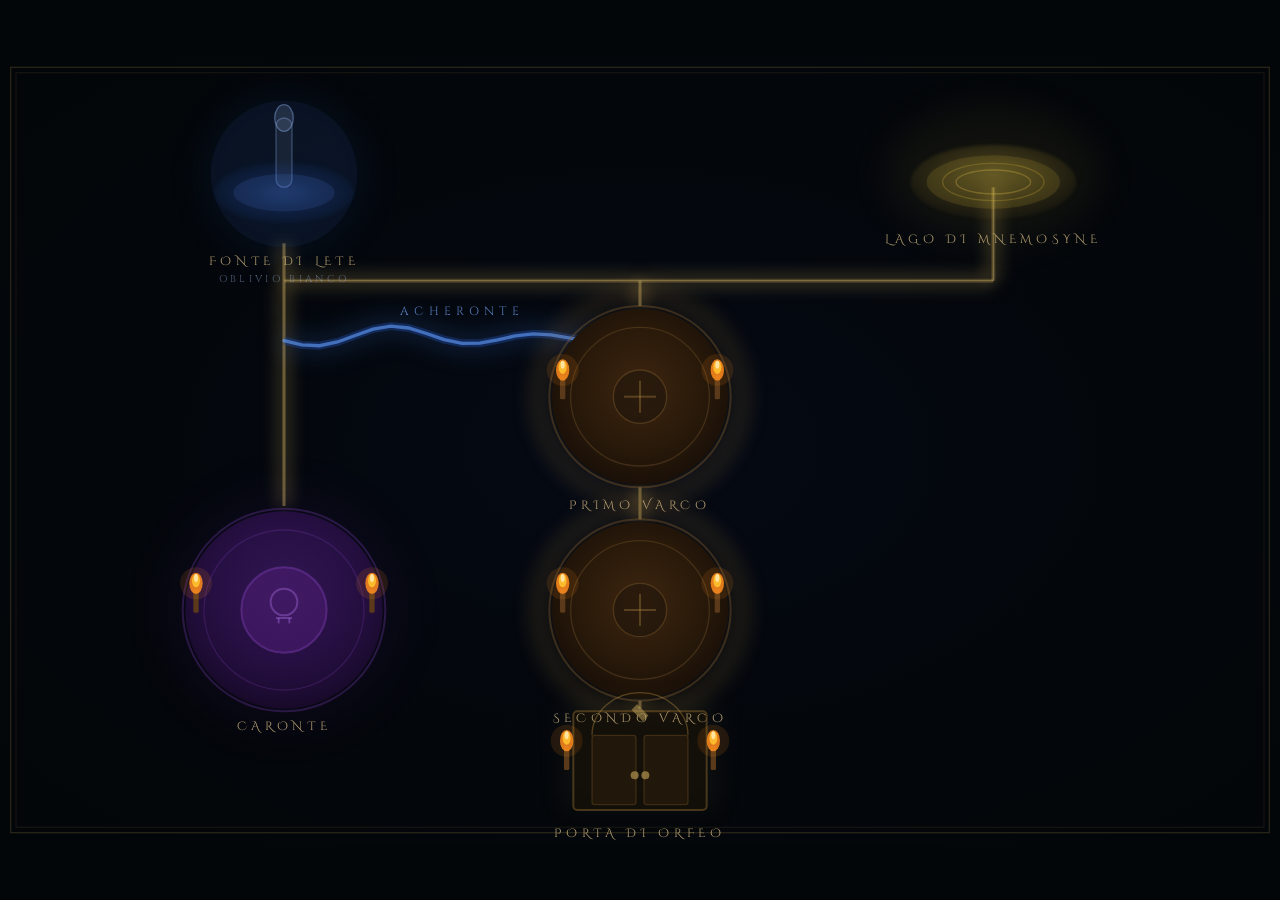
==== labirinto.html @ 9465547b "Initial commit" ====
<!doctype html>
<html lang="it">
  <head>
    <meta charset="UTF-8" />
    <meta name="viewport" content="width=device-width, initial-scale=1.0" />
    <title>Fase III · Il Labirinto dell'Ade</title>
    <link
      href="https://fonts.googleapis.com/css2?family=Cinzel:wght@400;500;600;700&family=Cinzel+Decorative:wght@400;700&display=swap"
      rel="stylesheet"
    />
    <style>
      * {
        margin: 0;
        padding: 0;
        box-sizing: border-box;
      }
      body {
        background: #030609;
        height: 100vh;
        overflow: hidden;
        display: flex;
        align-items: center;
        justify-content: center;
        user-select: none;
      }
      svg {
        width: 100%;
        height: 100%;
      }
      [data-node] {
        cursor: pointer;
      }

      /* Active rings: hidden by default, shown when node is selected */
      .active-ring {
        display: none;
      }
      [data-node].active .active-ring {
        display: block;
      }

      /* Active ring colors per node */
      [data-node="fonte"] .active-ring {
        stroke: rgba(120, 180, 255, 0.4);
      }
      [data-node="mnemosyne"] .active-ring {
        stroke: rgba(200, 168, 90, 0.4);
      }
      [data-node="gate1"] .active-ring,
      [data-node="gate2"] .active-ring {
        stroke: rgba(200, 168, 90, 0.3);
      }
      [data-node="caronte"] .active-ring {
        stroke: rgba(160, 80, 220, 0.4);
      }

      /* Gate outer/inner ring: color changes on active */
      [data-node="gate1"] .outer-ring,
      [data-node="gate2"] .outer-ring {
        stroke: rgba(140, 100, 50, 0.35);
      }
      [data-node="gate1"].active .outer-ring,
      [data-node="gate2"].active .outer-ring {
        stroke: rgba(200, 168, 90, 0.5);
      }

      [data-node="gate1"] .inner-ring,
      [data-node="gate2"] .inner-ring {
        stroke: rgba(160, 120, 60, 0.25);
      }
      [data-node="gate1"].active .inner-ring,
      [data-node="gate2"].active .inner-ring {
        stroke: rgba(200, 168, 90, 0.4);
      }

      /* Caronte outer ring */
      [data-node="caronte"] .outer-ring {
        stroke: rgba(120, 60, 180, 0.3);
      }
      [data-node="caronte"].active .outer-ring {
        stroke: rgba(160, 80, 220, 0.5);
      }

      /* Porta door frame and key */
      [data-node="porta"] .door-frame {
        stroke: rgba(160, 120, 50, 0.4);
      }
      [data-node="porta"].active .door-frame {
        stroke: rgba(200, 168, 90, 0.6);
      }
      [data-node="porta"] .key-icon {
        opacity: 0.5;
      }
      [data-node="porta"].active .key-icon {
        opacity: 1;
      }
    </style>
  </head>
  <body>
    <svg viewBox="0 0 960 590" preserveAspectRatio="xMidYMid meet">
      <defs>
        <filter id="glow" x="-50%" y="-50%" width="200%" height="200%">
          <feGaussianBlur in="SourceGraphic" stdDeviation="4" result="blur" />
          <feMerge>
            <feMergeNode in="blur" />
            <feMergeNode in="SourceGraphic" />
          </feMerge>
        </filter>
        <radialGradient id="gateFill" cx="50%" cy="45%" r="55%">
          <stop offset="0%" stop-color="#3d2510" />
          <stop offset="60%" stop-color="#2a1a0a" />
          <stop offset="100%" stop-color="#1a1008" />
        </radialGradient>
        <radialGradient id="leteFill" cx="50%" cy="50%" r="60%">
          <stop offset="0%" stop-color="rgba(80,140,255,.25)" />
          <stop offset="100%" stop-color="rgba(30,70,180,.05)" />
        </radialGradient>
        <radialGradient id="mnemoFill" cx="50%" cy="40%" r="60%">
          <stop offset="0%" stop-color="rgba(240,210,80,.3)" />
          <stop offset="100%" stop-color="rgba(180,140,40,.05)" />
        </radialGradient>
        <radialGradient id="caronteFill" cx="50%" cy="40%" r="60%">
          <stop offset="0%" stop-color="rgba(100,40,160,.4)" />
          <stop offset="60%" stop-color="rgba(60,20,100,.55)" />
          <stop offset="100%" stop-color="rgba(30,10,50,.7)" />
        </radialGradient>
        <radialGradient id="bgGrad" cx="50%" cy="50%" r="70%">
          <stop offset="0%" stop-color="rgba(10,20,50,.3)" />
          <stop offset="100%" stop-color="rgba(2,4,10,0)" />
        </radialGradient>
      </defs>

      <!-- Background -->
      <rect x="0" y="0" width="960" height="590" fill="url(#bgGrad)" />
      <rect
        x="8"
        y="8"
        width="944"
        height="574"
        fill="none"
        stroke="rgba(200,168,90,.18)"
        stroke-width="1"
      />
      <rect
        x="12"
        y="12"
        width="936"
        height="566"
        fill="none"
        stroke="rgba(200,168,90,.08)"
        stroke-width="1"
      />

      <!-- Corridors (generated by JS) -->
      <g id="corridors"></g>

      <!-- Acheronte river (generated by JS) -->
      <g id="acheronte"></g>

      <!-- ── FONTE DI LETE (x=213, y=88) ── -->
      <g data-node="fonte">
        <circle
          cx="213"
          cy="88"
          r="65"
          fill="rgba(60,120,220,.06)"
          style="filter: blur(12px)"
        />
        <rect
          x="207"
          y="46"
          width="12"
          height="52"
          rx="6"
          fill="rgba(200,220,255,.08)"
          stroke="rgba(160,190,255,.3)"
          stroke-width="1"
        />
        <ellipse
          cx="213"
          cy="46"
          rx="7"
          ry="10"
          fill="rgba(180,210,255,.15)"
          stroke="rgba(160,190,255,.4)"
          stroke-width="1"
        />
        <ellipse
          cx="213"
          cy="102"
          rx="52"
          ry="22"
          fill="url(#leteFill)"
          style="filter: blur(2px)"
        />
        <ellipse
          cx="213"
          cy="102"
          rx="38"
          ry="14"
          fill="rgba(80,140,255,.12)"
        />
        <circle cx="213" cy="88" r="55" fill="rgba(60,120,220,.07)" />
        <circle
          class="active-ring"
          cx="213"
          cy="88"
          r="60"
          fill="none"
          stroke-width="1.5"
          stroke-dasharray="5 4"
        />
      </g>

      <!-- ── LAGO DI MNEMOSYNE (x=745, y=88) ── -->
      <g data-node="mnemosyne">
        <ellipse
          cx="745"
          cy="88"
          rx="80"
          ry="50"
          fill="rgba(200,168,60,.07)"
          style="filter: blur(14px)"
        />
        <ellipse
          cx="745"
          cy="94"
          rx="62"
          ry="28"
          fill="url(#mnemoFill)"
          style="filter: blur(1px)"
        />
        <ellipse cx="745" cy="94" rx="50" ry="20" fill="rgba(210,180,60,.14)" />
        <ellipse
          cx="745"
          cy="94"
          rx="38"
          ry="14"
          fill="none"
          stroke="rgba(210,180,60,.25)"
          stroke-width="1"
        />
        <ellipse
          cx="745"
          cy="94"
          rx="28"
          ry="9"
          fill="none"
          stroke="rgba(220,190,70,.3)"
          stroke-width="1"
        />
        <ellipse
          class="active-ring"
          cx="745"
          cy="94"
          rx="68"
          ry="34"
          fill="none"
          stroke-width="1.5"
          stroke-dasharray="5 4"
        />
      </g>

      <!-- ── PRIMO VARCO (x=480, y=255) ── -->
      <g data-node="gate1">
        <circle
          cx="480"
          cy="255"
          r="76"
          fill="none"
          stroke="rgba(180,130,60,.12)"
          stroke-width="18"
          style="filter: blur(6px)"
        />
        <circle
          class="outer-ring"
          cx="480"
          cy="255"
          r="68"
          fill="none"
          stroke-width="1.5"
        />
        <circle cx="480" cy="255" r="66" fill="url(#gateFill)" />
        <circle
          class="inner-ring"
          cx="480"
          cy="255"
          r="52"
          fill="none"
          stroke-width="1"
        />
        <circle
          cx="480"
          cy="255"
          r="20"
          fill="rgba(30,20,10,.6)"
          stroke="rgba(160,120,60,.3)"
          stroke-width="1"
        />
        <line
          x1="468"
          y1="255"
          x2="492"
          y2="255"
          stroke="rgba(180,140,70,.35)"
          stroke-width="1.5"
        />
        <line
          x1="480"
          y1="243"
          x2="480"
          y2="267"
          stroke="rgba(180,140,70,.35)"
          stroke-width="1.5"
        />
        <g transform="translate(422,255)">
          <rect x="-2" y="-16" width="4" height="18" fill="#5a3a1a" rx="1" />
          <ellipse cx="0" cy="-20" rx="5" ry="8" fill="rgba(255,140,30,.85)" />
          <ellipse cx="0" cy="-22" rx="3" ry="5" fill="rgba(255,200,50,.9)" />
          <ellipse cx="0" cy="-24" rx="1.5" ry="3" fill="rgba(255,240,180,1)" />
          <circle cx="0" cy="-20" r="12" fill="rgba(255,140,30,.12)" />
        </g>
        <g transform="translate(538,255)">
          <rect x="-2" y="-16" width="4" height="18" fill="#5a3a1a" rx="1" />
          <ellipse cx="0" cy="-20" rx="5" ry="8" fill="rgba(255,140,30,.85)" />
          <ellipse cx="0" cy="-22" rx="3" ry="5" fill="rgba(255,200,50,.9)" />
          <ellipse cx="0" cy="-24" rx="1.5" ry="3" fill="rgba(255,240,180,1)" />
          <circle cx="0" cy="-20" r="12" fill="rgba(255,140,30,.12)" />
        </g>
        <circle
          class="active-ring"
          cx="480"
          cy="255"
          r="70"
          fill="none"
          stroke-width="2"
          stroke-dasharray="6 4"
        />
      </g>

      <!-- ── CARONTE (x=213, y=415) ── -->
      <g data-node="caronte">
        <circle
          cx="213"
          cy="415"
          r="88"
          fill="rgba(100,40,160,.08)"
          style="filter: blur(16px)"
        />
        <circle
          class="outer-ring"
          cx="213"
          cy="415"
          r="76"
          fill="none"
          stroke-width="1.5"
        />
        <circle cx="213" cy="415" r="74" fill="url(#caronteFill)" />
        <circle
          cx="213"
          cy="415"
          r="60"
          fill="none"
          stroke="rgba(140,70,200,.2)"
          stroke-width="1"
        />
        <circle
          cx="213"
          cy="415"
          r="32"
          fill="rgba(80,30,120,.5)"
          stroke="rgba(160,80,220,.3)"
          stroke-width="1.5"
        />
        <circle
          cx="213"
          cy="409"
          r="10"
          fill="none"
          stroke="rgba(180,120,240,.35)"
          stroke-width="1.5"
        />
        <line
          x1="207"
          y1="421"
          x2="219"
          y2="421"
          stroke="rgba(180,120,240,.35)"
          stroke-width="1.5"
        />
        <line
          x1="209"
          y1="425"
          x2="209"
          y2="421"
          stroke="rgba(180,120,240,.35)"
          stroke-width="1.5"
        />
        <line
          x1="217"
          y1="425"
          x2="217"
          y2="421"
          stroke="rgba(180,120,240,.35)"
          stroke-width="1.5"
        />
        <g transform="translate(147,415)">
          <rect x="-2" y="-16" width="4" height="18" fill="#5a3a1a" rx="1" />
          <ellipse cx="0" cy="-20" rx="5" ry="8" fill="rgba(255,140,30,.85)" />
          <ellipse cx="0" cy="-22" rx="3" ry="5" fill="rgba(255,200,50,.9)" />
          <ellipse cx="0" cy="-24" rx="1.5" ry="3" fill="rgba(255,240,180,1)" />
          <circle cx="0" cy="-20" r="12" fill="rgba(255,140,30,.12)" />
        </g>
        <g transform="translate(279,415)">
          <rect x="-2" y="-16" width="4" height="18" fill="#5a3a1a" rx="1" />
          <ellipse cx="0" cy="-20" rx="5" ry="8" fill="rgba(255,140,30,.85)" />
          <ellipse cx="0" cy="-22" rx="3" ry="5" fill="rgba(255,200,50,.9)" />
          <ellipse cx="0" cy="-24" rx="1.5" ry="3" fill="rgba(255,240,180,1)" />
          <circle cx="0" cy="-20" r="12" fill="rgba(255,140,30,.12)" />
        </g>
        <circle
          class="active-ring"
          cx="213"
          cy="415"
          r="80"
          fill="none"
          stroke-width="2"
          stroke-dasharray="6 4"
        />
      </g>

      <!-- ── SECONDO VARCO (x=480, y=415) ── -->
      <g data-node="gate2">
        <circle
          cx="480"
          cy="415"
          r="76"
          fill="none"
          stroke="rgba(180,130,60,.12)"
          stroke-width="18"
          style="filter: blur(6px)"
        />
        <circle
          class="outer-ring"
          cx="480"
          cy="415"
          r="68"
          fill="none"
          stroke-width="1.5"
        />
        <circle cx="480" cy="415" r="66" fill="url(#gateFill)" />
        <circle
          class="inner-ring"
          cx="480"
          cy="415"
          r="52"
          fill="none"
          stroke-width="1"
        />
        <circle
          cx="480"
          cy="415"
          r="20"
          fill="rgba(30,20,10,.6)"
          stroke="rgba(160,120,60,.3)"
          stroke-width="1"
        />
        <line
          x1="468"
          y1="415"
          x2="492"
          y2="415"
          stroke="rgba(180,140,70,.35)"
          stroke-width="1.5"
        />
        <line
          x1="480"
          y1="403"
          x2="480"
          y2="427"
          stroke="rgba(180,140,70,.35)"
          stroke-width="1.5"
        />
        <g transform="translate(422,415)">
          <rect x="-2" y="-16" width="4" height="18" fill="#5a3a1a" rx="1" />
          <ellipse cx="0" cy="-20" rx="5" ry="8" fill="rgba(255,140,30,.85)" />
          <ellipse cx="0" cy="-22" rx="3" ry="5" fill="rgba(255,200,50,.9)" />
          <ellipse cx="0" cy="-24" rx="1.5" ry="3" fill="rgba(255,240,180,1)" />
          <circle cx="0" cy="-20" r="12" fill="rgba(255,140,30,.12)" />
        </g>
        <g transform="translate(538,415)">
          <rect x="-2" y="-16" width="4" height="18" fill="#5a3a1a" rx="1" />
          <ellipse cx="0" cy="-20" rx="5" ry="8" fill="rgba(255,140,30,.85)" />
          <ellipse cx="0" cy="-22" rx="3" ry="5" fill="rgba(255,200,50,.9)" />
          <ellipse cx="0" cy="-24" rx="1.5" ry="3" fill="rgba(255,240,180,1)" />
          <circle cx="0" cy="-20" r="12" fill="rgba(255,140,30,.12)" />
        </g>
        <circle
          class="active-ring"
          cx="480"
          cy="415"
          r="70"
          fill="none"
          stroke-width="2"
          stroke-dasharray="6 4"
        />
      </g>

      <!-- ── PORTA DI ORFEO (x=480, y=533) ── -->
      <g data-node="porta">
        <rect
          x="422"
          y="485"
          width="116"
          height="80"
          rx="4"
          fill="rgba(200,168,90,.06)"
          style="filter: blur(10px)"
        />
        <rect
          class="door-frame"
          x="430"
          y="491"
          width="100"
          height="74"
          rx="3"
          fill="rgba(20,15,8,.8)"
          stroke-width="1.5"
        />
        <path
          d="M 444 509 A 36 32 0 0 1 516 509"
          fill="none"
          stroke="rgba(180,140,60,.4)"
          stroke-width="1"
        />
        <rect
          x="444"
          y="509"
          width="33"
          height="52"
          rx="2"
          fill="rgba(40,28,12,.7)"
          stroke="rgba(140,100,40,.3)"
          stroke-width="1"
        />
        <rect
          x="483"
          y="509"
          width="33"
          height="52"
          rx="2"
          fill="rgba(40,28,12,.7)"
          stroke="rgba(140,100,40,.3)"
          stroke-width="1"
        />
        <circle cx="476" cy="539" r="3" fill="rgba(200,168,90,.6)" />
        <circle cx="484" cy="539" r="3" fill="rgba(200,168,90,.6)" />
        <rect
          class="key-icon"
          x="474"
          y="489"
          width="12"
          height="6"
          transform="rotate(45,480,492)"
          fill="#c8a85a"
        />
        <g transform="translate(425,533)">
          <rect x="-2" y="-16" width="4" height="18" fill="#5a3a1a" rx="1" />
          <ellipse cx="0" cy="-20" rx="5" ry="8" fill="rgba(255,140,30,.85)" />
          <ellipse cx="0" cy="-22" rx="3" ry="5" fill="rgba(255,200,50,.9)" />
          <ellipse cx="0" cy="-24" rx="1.5" ry="3" fill="rgba(255,240,180,1)" />
          <circle cx="0" cy="-20" r="12" fill="rgba(255,140,30,.12)" />
        </g>
        <g transform="translate(535,533)">
          <rect x="-2" y="-16" width="4" height="18" fill="#5a3a1a" rx="1" />
          <ellipse cx="0" cy="-20" rx="5" ry="8" fill="rgba(255,140,30,.85)" />
          <ellipse cx="0" cy="-22" rx="3" ry="5" fill="rgba(255,200,50,.9)" />
          <ellipse cx="0" cy="-24" rx="1.5" ry="3" fill="rgba(255,240,180,1)" />
          <circle cx="0" cy="-20" r="12" fill="rgba(255,140,30,.12)" />
        </g>
      </g>

      <!-- ── Labels ── -->
      <text
        x="213"
        y="156"
        text-anchor="middle"
        fill="rgba(210,185,130,.85)"
        font-size="9"
        letter-spacing="3.5"
        font-family="Cinzel Decorative, serif"
      >
        FONTE DI LETE
      </text>
      <text
        x="213"
        y="169"
        text-anchor="middle"
        fill="rgba(150,175,215,.5)"
        font-size="7.5"
        letter-spacing="2.5"
        font-family="Cinzel, serif"
      >
        OBLIVIO BIANCO
      </text>
      <text
        x="745"
        y="140"
        text-anchor="middle"
        fill="rgba(210,185,130,.85)"
        font-size="9"
        letter-spacing="3.5"
        font-family="Cinzel Decorative, serif"
      >
        LAGO DI MNEMOSYNE
      </text>
      <text
        x="480"
        y="339"
        text-anchor="middle"
        fill="rgba(210,185,130,.85)"
        font-size="9"
        letter-spacing="3.5"
        font-family="Cinzel Decorative, serif"
      >
        PRIMO VARCO
      </text>
      <text
        x="213"
        y="505"
        text-anchor="middle"
        fill="rgba(210,185,130,.85)"
        font-size="9"
        letter-spacing="3.5"
        font-family="Cinzel Decorative, serif"
      >
        CARONTE
      </text>
      <text
        x="480"
        y="499"
        text-anchor="middle"
        fill="rgba(210,185,130,.85)"
        font-size="9"
        letter-spacing="3.5"
        font-family="Cinzel Decorative, serif"
      >
        SECONDO VARCO
      </text>
      <text
        x="480"
        y="585"
        text-anchor="middle"
        fill="rgba(210,185,130,.85)"
        font-size="9"
        letter-spacing="3.5"
        font-family="Cinzel Decorative, serif"
      >
        PORTA DI ORFEO
      </text>

      <!-- ── Tooltip (hidden by default) ── -->
      <g id="tooltip" display="none">
        <rect
          x="-110"
          y="-46"
          width="220"
          height="70"
          rx="2"
          fill="rgba(4,8,18,.96)"
          stroke="rgba(200,168,90,.35)"
          stroke-width="1"
        />
        <text
          id="tooltip-title"
          x="0"
          y="-24"
          text-anchor="middle"
          fill="#c8a85a"
          font-size="9"
          letter-spacing="3"
          font-family="Cinzel Decorative, serif"
        />
        <foreignObject x="-100" y="-14" width="200" height="40">
          <div
            xmlns="http://www.w3.org/1999/xhtml"
            id="tooltip-desc"
            style="
              color: rgba(210, 190, 150, 0.7);
              font-size: 8.5px;
              font-family: Cinzel, serif;
              letter-spacing: 0.05em;
              line-height: 1.45;
              text-align: center;
              font-style: italic;
            "
          />
        </foreignObject>
        <text
          id="tooltip-close"
          x="102"
          y="-32"
          fill="rgba(200,168,90,.4)"
          font-size="9"
          style="cursor: pointer"
        >
          ×
        </text>
      </g>
    </svg>

    <script>
      const NODES = {
        fonte: {
          x: 213,
          y: 88,
          label: "FONTE DI LETE",
          desc: "Chi beve le acque del Lete dimentica ogni vita passata. La morte dell'identità.",
        },
        mnemosyne: {
          x: 745,
          y: 88,
          label: "LAGO DI MNEMOSYNE",
          desc: "Chi beve dal lago della Memoria conserva la coscienza nell'aldilà. La via degli iniziati.",
        },
        gate1: {
          x: 480,
          y: 255,
          label: "PRIMO VARCO",
          desc: "Una porta sbarrata nel cuore del labirinto. Due vie si aprono qui.",
        },
        caronte: {
          x: 213,
          y: 415,
          label: "CARONTE",
          desc: "Il traghettatore dei morti. Se ti fermi qui, non tornerai. Hai la moneta?",
        },
        gate2: {
          x: 480,
          y: 415,
          label: "SECONDO VARCO",
          desc: "Il passaggio si stringe. Senti il peso dell'Ade su ogni pietra.",
        },
        porta: {
          x: 480,
          y: 533,
          label: "PORTA DI ORFEO",
          desc: "La via dell'uscita. Solo chi ha seguito la via corretta può varcare questa soglia.",
        },
      };

      // ── Corridors ──────────────────────────────────────────────
      const JTL = { x: 213, y: 168 },
        JTC = { x: 480, y: 168 },
        JTR = { x: 745, y: 168 };
      const JAL = { x: 213, y: 335 },
        JAR = { x: 480, y: 335 };
      const N = NODES;

      const corridorPaths = [
        `M ${N.fonte.x} ${N.fonte.y + 52} L ${JTL.x} ${JTL.y}`,
        `M ${JTL.x} ${JTL.y} L ${JTC.x} ${JTC.y}`,
        `M ${JTC.x} ${JTC.y} L ${JTR.x} ${JTR.y}`,
        `M ${JTR.x} ${JTR.y} L ${N.mnemosyne.x} ${N.mnemosyne.y + 10}`,
        `M ${JTC.x} ${JTC.y} L ${N.gate1.x} ${N.gate1.y - 68}`,
        `M ${N.gate1.x} ${N.gate1.y + 68} L ${JAR.x} ${JAR.y}`,
        `M ${JTL.x} ${JTL.y} L ${JAL.x} ${JAL.y}`,
        `M ${JAL.x} ${JAL.y} L ${N.caronte.x} ${N.caronte.y - 78}`,
        `M ${JAR.x} ${JAR.y} L ${N.gate2.x} ${N.gate2.y - 68}`,
        `M ${N.gate2.x} ${N.gate2.y + 68} L ${N.porta.x} ${N.porta.y - 44}`,
      ];

      const ns = "http://www.w3.org/2000/svg";

      function svgPath(d, stroke, width, blur) {
        const p = document.createElementNS(ns, "path");
        p.setAttribute("d", d);
        p.setAttribute("fill", "none");
        p.setAttribute("stroke", stroke);
        p.setAttribute("stroke-width", width);
        if (blur) p.style.filter = `blur(${blur}px)`;
        return p;
      }

      const corridorsEl = document.getElementById("corridors");
      corridorPaths.forEach((d) => {
        const g = document.createElementNS(ns, "g");
        g.append(
          svgPath(d, "rgba(200,168,90,.18)", 14, 5),
          svgPath(d, "rgba(200,168,90,.25)", 3),
          svgPath(d, "rgba(220,190,110,.35)", 1),
        );
        corridorsEl.appendChild(g);
      });

      // ── Acheronte ──────────────────────────────────────────────
      (function () {
        const pts = [];
        for (let i = 0; i <= 20; i++) {
          const t = i / 20;
          const px = JAL.x + t * (JAR.x - JAL.x);
          const py =
            210 + Math.sin(t * Math.PI * 5) * 5 + Math.cos(t * Math.PI * 3) * 3;
          pts.push(`${i === 0 ? "M" : "L"} ${px.toFixed(1)} ${py.toFixed(1)}`);
        }
        const d = pts.join(" ");
        const g = document.getElementById("acheronte");
        const edge = svgPath(d, "rgba(100,160,255,.6)", 2.5);
        edge.setAttribute("stroke-linecap", "round");
        g.append(
          svgPath(d, "rgba(60,120,220,.15)", 18, 8),
          svgPath(d, "rgba(30,70,160,.4)", 6),
          edge,
        );
        const txt = document.createElementNS(ns, "text");
        Object.entries({
          x: (JAL.x + JAR.x) / 2,
          y: 194,
          "text-anchor": "middle",
          fill: "rgba(120,170,255,.7)",
          "font-size": 9,
          "letter-spacing": 4,
          "font-family": "Cinzel, serif",
        }).forEach(([k, v]) => txt.setAttribute(k, v));
        txt.textContent = "ACHERONTE";
        g.appendChild(txt);
      })();

      // ── Selection & Tooltip ────────────────────────────────────
      let selected = null;
      const tooltip = document.getElementById("tooltip");
      const tooltipTitle = document.getElementById("tooltip-title");
      const tooltipDesc = document.getElementById("tooltip-desc");

      function select(id) {
        document
          .querySelectorAll("[data-node]")
          .forEach((el) => el.classList.remove("active"));
        if (id && id !== selected) {
          document.querySelector(`[data-node="${id}"]`).classList.add("active");
          selected = id;
          const n = NODES[id];
          tooltipTitle.textContent = n.label;
          tooltipDesc.textContent = n.desc;
          tooltip.setAttribute("transform", `translate(${n.x},${n.y - 90})`);
          tooltip.removeAttribute("display");
        } else {
          selected = null;
          tooltip.setAttribute("display", "none");
        }
      }

      document
        .querySelectorAll("[data-node]")
        .forEach((el) =>
          el.addEventListener("click", () => select(el.dataset.node)),
        );

      document
        .getElementById("tooltip-close")
        .addEventListener("click", (e) => {
          e.stopPropagation();
          select(null);
        });
    </script>
  </body>
</html>
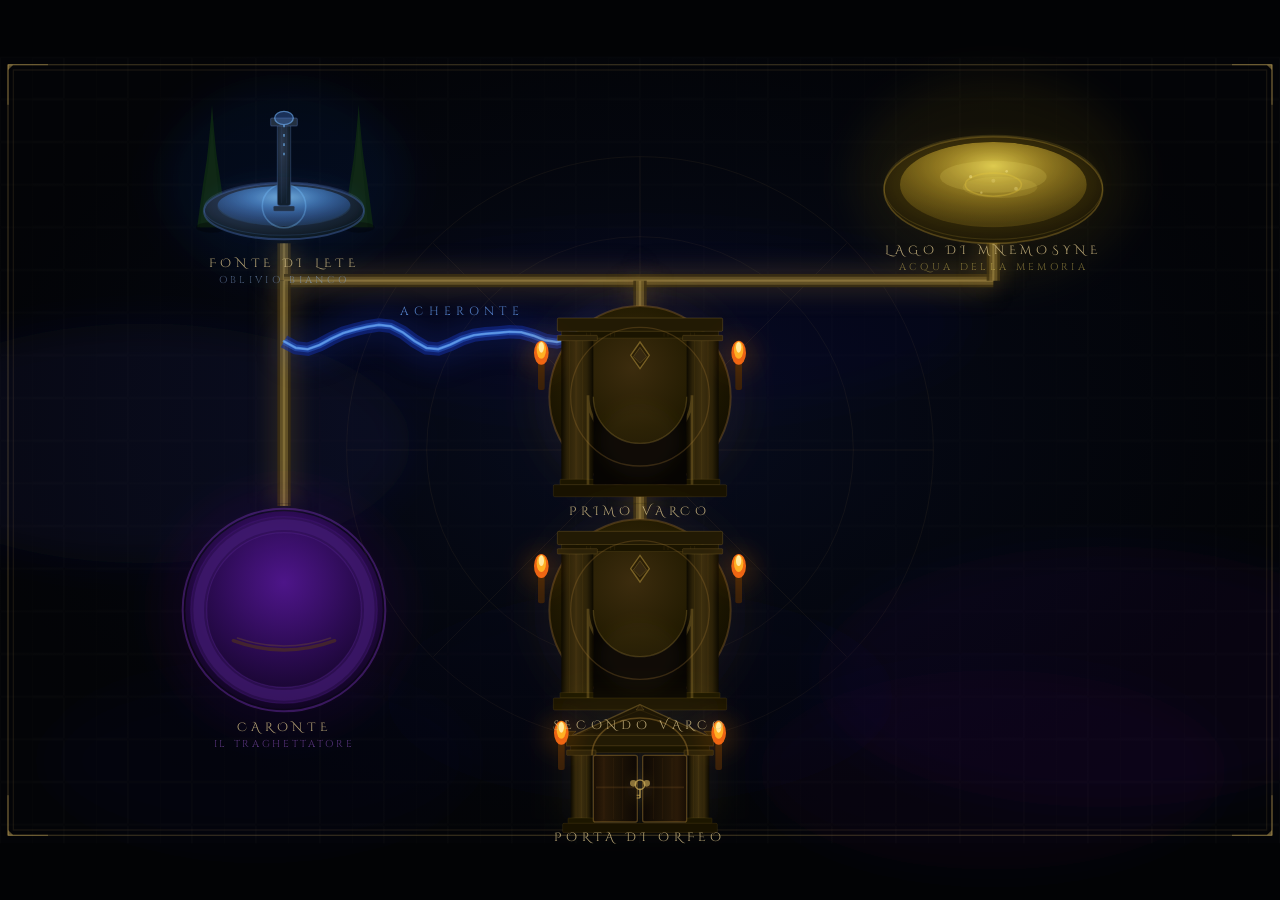
==== commit 33c67643: "modifiche ulteriori" ====
--- a/labirinto.html
+++ b/labirinto.html
@@ -2,20 +2,12 @@
 <html lang="it">
   <head>
     <meta charset="UTF-8" />
-    <meta name="viewport" content="width=device-width, initial-scale=1.0" />
     <title>Fase III · Il Labirinto dell'Ade</title>
-    <link
-      href="https://fonts.googleapis.com/css2?family=Cinzel:wght@400;500;600;700&family=Cinzel+Decorative:wght@400;700&display=swap"
-      rel="stylesheet"
-    />
+    <link href="https://fonts.googleapis.com/css2?family=Cinzel:wght@400;500;600;700&family=Cinzel+Decorative:wght@400;700&display=swap" rel="stylesheet"/>
     <style>
-      * {
-        margin: 0;
-        padding: 0;
-        box-sizing: border-box;
-      }
+      * { margin:0; padding:0; box-sizing:border-box; }
       body {
-        background: #030609;
+        background: #020305;
         height: 100vh;
         overflow: hidden;
         display: flex;
@@ -23,756 +15,752 @@
         justify-content: center;
         user-select: none;
       }
-      svg {
-        width: 100%;
-        height: 100%;
-      }
-      [data-node] {
-        cursor: pointer;
-      }
-
-      /* Active rings: hidden by default, shown when node is selected */
-      .active-ring {
-        display: none;
-      }
-      [data-node].active .active-ring {
-        display: block;
-      }
-
-      /* Active ring colors per node */
-      [data-node="fonte"] .active-ring {
-        stroke: rgba(120, 180, 255, 0.4);
-      }
-      [data-node="mnemosyne"] .active-ring {
-        stroke: rgba(200, 168, 90, 0.4);
-      }
-      [data-node="gate1"] .active-ring,
-      [data-node="gate2"] .active-ring {
-        stroke: rgba(200, 168, 90, 0.3);
-      }
-      [data-node="caronte"] .active-ring {
-        stroke: rgba(160, 80, 220, 0.4);
-      }
-
-      /* Gate outer/inner ring: color changes on active */
-      [data-node="gate1"] .outer-ring,
-      [data-node="gate2"] .outer-ring {
-        stroke: rgba(140, 100, 50, 0.35);
-      }
+      svg { width:100%; height:100%; }
+      [data-node] { cursor: pointer; }
+
+      .active-ring { display: none; }
+      [data-node].active .active-ring { display: block; }
+
+      [data-node="fonte"].active    .active-ring { stroke: rgba(90,170,255,0.65); }
+      [data-node="mnemosyne"].active .active-ring { stroke: rgba(235,200,70,0.65); }
+      [data-node="gate1"].active    .active-ring,
+      [data-node="gate2"].active    .active-ring  { stroke: rgba(220,185,80,0.55); }
+      [data-node="caronte"].active  .active-ring  { stroke: rgba(185,80,255,0.60); }
+      [data-node="porta"].active    .active-ring  { stroke: rgba(220,185,80,0.60); }
+
+      [data-node="gate1"]  .outer-ring,
+      [data-node="gate2"]  .outer-ring { stroke: rgba(140,100,40,0.40); }
       [data-node="gate1"].active .outer-ring,
-      [data-node="gate2"].active .outer-ring {
-        stroke: rgba(200, 168, 90, 0.5);
-      }
-
-      [data-node="gate1"] .inner-ring,
-      [data-node="gate2"] .inner-ring {
-        stroke: rgba(160, 120, 60, 0.25);
-      }
+      [data-node="gate2"].active .outer-ring { stroke: rgba(225,190,80,0.72); }
+
+      [data-node="gate1"]  .inner-ring,
+      [data-node="gate2"]  .inner-ring { stroke: rgba(160,120,50,0.28); }
       [data-node="gate1"].active .inner-ring,
-      [data-node="gate2"].active .inner-ring {
-        stroke: rgba(200, 168, 90, 0.4);
-      }
-
-      /* Caronte outer ring */
-      [data-node="caronte"] .outer-ring {
-        stroke: rgba(120, 60, 180, 0.3);
-      }
-      [data-node="caronte"].active .outer-ring {
-        stroke: rgba(160, 80, 220, 0.5);
-      }
-
-      /* Porta door frame and key */
-      [data-node="porta"] .door-frame {
-        stroke: rgba(160, 120, 50, 0.4);
-      }
-      [data-node="porta"].active .door-frame {
-        stroke: rgba(200, 168, 90, 0.6);
-      }
-      [data-node="porta"] .key-icon {
-        opacity: 0.5;
-      }
-      [data-node="porta"].active .key-icon {
-        opacity: 1;
-      }
+      [data-node="gate2"].active .inner-ring { stroke: rgba(225,190,80,0.50); }
+
+      [data-node="caronte"]        .outer-ring { stroke: rgba(130,55,200,0.38); }
+      [data-node="caronte"].active .outer-ring { stroke: rgba(185,80,255,0.68); }
+
+      [data-node="porta"]          .door-frame { stroke: rgba(165,125,50,0.45); }
+      [data-node="porta"].active   .door-frame { stroke: rgba(225,190,80,0.78); }
+
+      /* ── Animations ── */
+      @keyframes flicker {
+        0%,100% { transform:scaleX(1)    scaleY(1)    translateY(0px);  opacity:.88; }
+        18%      { transform:scaleX(.82)  scaleY(1.10) translateY(-1px); opacity:1;   }
+        36%      { transform:scaleX(1.10) scaleY(.90)  translateY(.5px); opacity:.80; }
+        54%      { transform:scaleX(.88)  scaleY(1.06) translateY(-1px); opacity:.94; }
+        72%      { transform:scaleX(1.05) scaleY(.95)  translateY(0px);  opacity:.86; }
+      }
+      @keyframes drift {
+        0%,100% { transform:translate(0,0) scale(1);      opacity:.10; }
+        40%      { transform:translate(12px,-6px) scale(1.08); opacity:.18; }
+        70%      { transform:translate(-7px,4px) scale(.95);  opacity:.12; }
+      }
+      @keyframes drift2 {
+        0%,100% { transform:translate(0,0) scale(1);       opacity:.08; }
+        35%      { transform:translate(-14px,-8px) scale(1.12); opacity:.16; }
+        65%      { transform:translate(8px,5px) scale(.93);    opacity:.10; }
+      }
+      @keyframes gpulse {
+        0%,100% { opacity:.28; }
+        50%      { opacity:.62; }
+      }
+      @keyframes caronteBreath {
+        0%,100% { opacity:.22; }
+        50%      { opacity:.44; }
+      }
+      @keyframes goldShimmer {
+        0%,100% { opacity:.22; }
+        50%      { opacity:.58; }
+      }
+      @keyframes doorGlow {
+        0%,100% { opacity:.30; }
+        50%      { opacity:.72; }
+      }
+      @keyframes porcullaRaise {
+        0%,100% { opacity:.18; }
+        50%      { opacity:.40; }
+      }
+
+      .fl  { animation:flicker .44s ease-in-out infinite;           transform-box:fill-box; transform-origin:bottom center; }
+      .fl2 { animation:flicker .44s ease-in-out .13s infinite;      transform-box:fill-box; transform-origin:bottom center; }
+      .fl3 { animation:flicker .44s ease-in-out .26s infinite;      transform-box:fill-box; transform-origin:bottom center; }
+      .fog-a { animation:drift  14s ease-in-out infinite; }
+      .fog-b { animation:drift2 17s ease-in-out 3s infinite; }
+      .fog-c { animation:drift  21s ease-in-out 7s infinite; }
+      .fog-d { animation:drift2 12s ease-in-out 5s infinite; }
+      .gp  { animation:gpulse 4s ease-in-out infinite; }
+      .gp2 { animation:gpulse 3s ease-in-out 1.5s infinite; }
+      .gp3 { animation:gpulse 5s ease-in-out .8s infinite; }
+      .ca  { animation:caronteBreath 5s ease-in-out infinite; }
+      .gs  { animation:goldShimmer 3.5s ease-in-out infinite; }
+      .gs2 { animation:goldShimmer 4.5s ease-in-out 1.3s infinite; }
+      .dg  { animation:doorGlow 3s ease-in-out infinite; }
+      .pr  { animation:porcullaRaise 4s ease-in-out infinite; }
     </style>
   </head>
   <body>
     <svg viewBox="0 0 960 590" preserveAspectRatio="xMidYMid meet">
       <defs>
+        <!-- Glow filters -->
         <filter id="glow" x="-50%" y="-50%" width="200%" height="200%">
-          <feGaussianBlur in="SourceGraphic" stdDeviation="4" result="blur" />
-          <feMerge>
-            <feMergeNode in="blur" />
-            <feMergeNode in="SourceGraphic" />
-          </feMerge>
+          <feGaussianBlur in="SourceGraphic" stdDeviation="5" result="b"/>
+          <feMerge><feMergeNode in="b"/><feMergeNode in="SourceGraphic"/></feMerge>
         </filter>
-        <radialGradient id="gateFill" cx="50%" cy="45%" r="55%">
-          <stop offset="0%" stop-color="#3d2510" />
-          <stop offset="60%" stop-color="#2a1a0a" />
-          <stop offset="100%" stop-color="#1a1008" />
+        <filter id="halo" x="-100%" y="-100%" width="300%" height="300%">
+          <feGaussianBlur stdDeviation="14"/>
+        </filter>
+        <filter id="haloSm" x="-60%" y="-60%" width="220%" height="220%">
+          <feGaussianBlur stdDeviation="6"/>
+        </filter>
+        <filter id="torchF" x="-200%" y="-200%" width="500%" height="500%">
+          <feGaussianBlur stdDeviation="8"/>
+        </filter>
+        <filter id="stoneF" x="0" y="0" width="100%" height="100%">
+          <feTurbulence type="fractalNoise" baseFrequency="0.70" numOctaves="4" result="n" stitchTiles="stitch"/>
+          <feColorMatrix type="saturate" values="0" in="n" result="g"/>
+          <feBlend in="SourceGraphic" in2="g" mode="overlay" result="b"/>
+          <feComposite in="b" in2="SourceGraphic" operator="in"/>
+        </filter>
+
+        <!-- Background gradient -->
+        <radialGradient id="bgCenter" cx="50%" cy="46%" r="62%">
+          <stop offset="0%"  stop-color="rgba(10,18,48,.60)"/>
+          <stop offset="65%" stop-color="rgba(4,8,20,.32)"/>
+          <stop offset="100%" stop-color="rgba(0,0,0,0)"/>
         </radialGradient>
-        <radialGradient id="leteFill" cx="50%" cy="50%" r="60%">
-          <stop offset="0%" stop-color="rgba(80,140,255,.25)" />
-          <stop offset="100%" stop-color="rgba(30,70,180,.05)" />
+
+        <!-- Lete water -->
+        <radialGradient id="leteFill" cx="50%" cy="28%" r="68%">
+          <stop offset="0%"  stop-color="rgba(145,215,255,.75)"/>
+          <stop offset="38%" stop-color="rgba(80,158,245,.50)"/>
+          <stop offset="100%" stop-color="rgba(28,75,195,.10)"/>
         </radialGradient>
-        <radialGradient id="mnemoFill" cx="50%" cy="40%" r="60%">
-          <stop offset="0%" stop-color="rgba(240,210,80,.3)" />
-          <stop offset="100%" stop-color="rgba(180,140,40,.05)" />
+        <!-- Lete stone basin -->
+        <radialGradient id="leteStone" cx="38%" cy="28%" r="68%">
+          <stop offset="0%"  stop-color="#2c3a50"/>
+          <stop offset="60%" stop-color="#1c2838"/>
+          <stop offset="100%" stop-color="#0e1820"/>
         </radialGradient>
-        <radialGradient id="caronteFill" cx="50%" cy="40%" r="60%">
-          <stop offset="0%" stop-color="rgba(100,40,160,.4)" />
-          <stop offset="60%" stop-color="rgba(60,20,100,.55)" />
-          <stop offset="100%" stop-color="rgba(30,10,50,.7)" />
+
+        <!-- Mnemosyne water -->
+        <radialGradient id="mnemoFill" cx="50%" cy="28%" r="68%">
+          <stop offset="0%"  stop-color="rgba(255,235,95,.80)"/>
+          <stop offset="38%" stop-color="rgba(220,185,55,.52)"/>
+          <stop offset="100%" stop-color="rgba(165,125,18,.10)"/>
         </radialGradient>
-        <radialGradient id="bgGrad" cx="50%" cy="50%" r="70%">
-          <stop offset="0%" stop-color="rgba(10,20,50,.3)" />
-          <stop offset="100%" stop-color="rgba(2,4,10,0)" />
+        <!-- Mnemosyne shore stone -->
+        <radialGradient id="mnemoShore" cx="42%" cy="32%" r="65%">
+          <stop offset="0%"  stop-color="#3a2e0c"/>
+          <stop offset="100%" stop-color="#1e1806"/>
         </radialGradient>
+
+        <!-- Gate / arch stone fill -->
+        <radialGradient id="gateFill" cx="46%" cy="34%" r="66%">
+          <stop offset="0%"  stop-color="#3c2c0e"/>
+          <stop offset="52%" stop-color="#241c02"/>
+          <stop offset="100%" stop-color="#120e00"/>
+        </radialGradient>
+        <!-- Pillar side-shading gradient -->
+        <linearGradient id="pillarLG" x1="0%" y1="0%" x2="100%" y2="0%">
+          <stop offset="0%"  stop-color="#0c0900"/>
+          <stop offset="18%" stop-color="#2c2208"/>
+          <stop offset="48%" stop-color="#3c2e0e"/>
+          <stop offset="80%" stop-color="#2c2208"/>
+          <stop offset="100%" stop-color="#0c0900"/>
+        </linearGradient>
+
+        <!-- Caronte -->
+        <radialGradient id="caronteFill" cx="50%" cy="36%" r="65%">
+          <stop offset="0%"  stop-color="rgba(88,24,155,.86)"/>
+          <stop offset="52%" stop-color="rgba(48,12,90,.92)"/>
+          <stop offset="100%" stop-color="rgba(16,4,34,.98)"/>
+        </radialGradient>
+        <!-- Styx river around Caronte -->
+        <radialGradient id="styxFill" cx="50%" cy="50%" r="55%">
+          <stop offset="0%"  stop-color="rgba(60,30,120,.0)"/>
+          <stop offset="70%" stop-color="rgba(40,15,80,.35)"/>
+          <stop offset="100%" stop-color="rgba(20,5,45,.55)"/>
+        </radialGradient>
+
+        <!-- Porta door wood -->
+        <linearGradient id="doorL" x1="0%" y1="0%" x2="100%" y2="0%">
+          <stop offset="0%"  stop-color="#180e04"/>
+          <stop offset="22%" stop-color="#2a1a08"/>
+          <stop offset="52%" stop-color="#1e1406"/>
+          <stop offset="100%" stop-color="#0e0804"/>
+        </linearGradient>
+        <linearGradient id="doorR" x1="0%" y1="0%" x2="100%" y2="0%">
+          <stop offset="0%"  stop-color="#0e0804"/>
+          <stop offset="48%" stop-color="#1e1406"/>
+          <stop offset="78%" stop-color="#2a1a08"/>
+          <stop offset="100%" stop-color="#180e04"/>
+        </linearGradient>
+
+        <!-- Stone floor tile pattern -->
+        <pattern id="stoneFloor" width="48" height="32" patternUnits="userSpaceOnUse">
+          <rect width="48" height="32" fill="none"/>
+          <rect x=".5" y=".5" width="47" height="31" fill="none" stroke="rgba(50,44,30,.16)" stroke-width=".5"/>
+          <rect x="24.5" y=".5" width="23" height="31" fill="none" stroke="rgba(50,44,30,.06)" stroke-width=".5"/>
+        </pattern>
+
+        <!-- Clip paths -->
+        <clipPath id="leteClip"><ellipse cx="213" cy="110" rx="50" ry="17"/></clipPath>
+        <clipPath id="mnemoClip"><ellipse cx="745" cy="96" rx="72" ry="32"/></clipPath>
+        <clipPath id="caronteClip"><circle cx="213" cy="415" r="74"/></clipPath>
       </defs>
 
-      <!-- Background -->
-      <rect x="0" y="0" width="960" height="590" fill="url(#bgGrad)" />
-      <rect
-        x="8"
-        y="8"
-        width="944"
-        height="574"
-        fill="none"
-        stroke="rgba(200,168,90,.18)"
-        stroke-width="1"
-      />
-      <rect
-        x="12"
-        y="12"
-        width="936"
-        height="566"
-        fill="none"
-        stroke="rgba(200,168,90,.08)"
-        stroke-width="1"
-      />
-
-      <!-- Corridors (generated by JS) -->
+      <!-- ═══════════════════════════════════
+           BACKGROUND
+      ═══════════════════════════════════ -->
+      <rect width="960" height="590" fill="#030407"/>
+      <rect width="960" height="590" fill="url(#stoneFloor)" opacity=".55"/>
+      <rect width="960" height="590" fill="url(#bgCenter)"/>
+
+      <!-- Border frame -->
+      <rect x="6"  y="6"  width="948" height="578" fill="none" stroke="rgba(200,168,90,.24)" stroke-width="1"/>
+      <rect x="10" y="10" width="940" height="570" fill="none" stroke="rgba(200,168,90,.10)" stroke-width="1"/>
+      <!-- Corner ornaments -->
+      <g fill="none" stroke="rgba(200,168,90,.38)" stroke-width="1">
+        <path d="M 6,6  L 36,6  M 6,6  L 6,36"/>
+        <path d="M 954,6  L 924,6  M 954,6  L 954,36"/>
+        <path d="M 6,584  L 36,584  M 6,584  L 6,554"/>
+        <path d="M 954,584 L 924,584 M 954,584 L 954,554"/>
+      </g>
+      <g fill="rgba(200,168,90,.45)">
+        <polygon points="6,6 10,6 6,10"/>
+        <polygon points="954,6 950,6 954,10"/>
+        <polygon points="6,584 10,584 6,580"/>
+        <polygon points="954,584 950,584 954,580"/>
+      </g>
+      <!-- Center compass rose -->
+      <g transform="translate(480,295)" fill="none" stroke="rgba(200,168,90,.10)" stroke-width=".5">
+        <circle cx="0" cy="0" r="220"/>
+        <circle cx="0" cy="0" r="160"/>
+        <line x1="-220" y1="0" x2="220" y2="0"/>
+        <line x1="0" y1="-220" x2="0" y2="220"/>
+        <line x1="-155" y1="-155" x2="155" y2="155"/>
+        <line x1="155" y1="-155" x2="-155" y2="155"/>
+      </g>
+
+      <!-- ═══════════════════════════════════
+           ATMOSPHERIC FOG
+      ═══════════════════════════════════ -->
+      <ellipse class="fog-a" cx="108" cy="290" rx="200" ry="90"  fill="rgba(45,70,160,.09)" filter="url(#halo)"/>
+      <ellipse class="fog-b" cx="828" cy="465" rx="215" ry="98"  fill="rgba(70,32,145,.08)" filter="url(#halo)"/>
+      <ellipse class="fog-c" cx="480" cy="200" rx="248" ry="68"  fill="rgba(32,52,130,.07)" filter="url(#halo)"/>
+      <ellipse class="fog-d" cx="745" cy="535" rx="175" ry="75"  fill="rgba(55,22,112,.07)" filter="url(#halo)"/>
+      <ellipse class="fog-a" cx="195" cy="528" rx="160" ry="68"  fill="rgba(42,22,108,.06)" filter="url(#halo)"/>
+      <ellipse class="fog-b" cx="480" cy="480" rx="190" ry="80"  fill="rgba(30,12,70,.07)"  filter="url(#halo)"/>
+
+      <!-- ═══════════════════════════════════
+           CORRIDORS + ACHERONTE (from JS)
+      ═══════════════════════════════════ -->
       <g id="corridors"></g>
-
-      <!-- Acheronte river (generated by JS) -->
       <g id="acheronte"></g>
 
-      <!-- ── FONTE DI LETE (x=213, y=88) ── -->
+      <!-- ═══════════════════════════════════
+           FONTE DI LETE  (cx=213, cy=88)
+      ═══════════════════════════════════ -->
       <g data-node="fonte">
-        <circle
-          cx="213"
-          cy="88"
-          r="65"
-          fill="rgba(60,120,220,.06)"
-          style="filter: blur(12px)"
-        />
-        <rect
-          x="207"
-          y="46"
-          width="12"
-          height="52"
-          rx="6"
-          fill="rgba(200,220,255,.08)"
-          stroke="rgba(160,190,255,.3)"
-          stroke-width="1"
-        />
-        <ellipse
-          cx="213"
-          cy="46"
-          rx="7"
-          ry="10"
-          fill="rgba(180,210,255,.15)"
-          stroke="rgba(160,190,255,.4)"
-          stroke-width="1"
-        />
-        <ellipse
-          cx="213"
-          cy="102"
-          rx="52"
-          ry="22"
-          fill="url(#leteFill)"
-          style="filter: blur(2px)"
-        />
-        <ellipse
-          cx="213"
-          cy="102"
-          rx="38"
-          ry="14"
-          fill="rgba(80,140,255,.12)"
-        />
-        <circle cx="213" cy="88" r="55" fill="rgba(60,120,220,.07)" />
-        <circle
-          class="active-ring"
-          cx="213"
-          cy="88"
-          r="60"
-          fill="none"
-          stroke-width="1.5"
-          stroke-dasharray="5 4"
-        />
-      </g>
-
-      <!-- ── LAGO DI MNEMOSYNE (x=745, y=88) ── -->
+        <!-- Ambient halo -->
+        <ellipse class="gp" cx="213" cy="94" rx="90" ry="72" fill="rgba(45,105,255,.07)" filter="url(#halo)"/>
+
+        <!-- Cypress LEFT -->
+        <g opacity=".90">
+          <path d="M 148,128 C 148,128 152,96 155,78 C 156.5,66 158,50 159,36 C 160,50 161.5,66 163,78 C 166,96 170,128 170,128 Z" fill="#0e2812"/>
+          <path d="M 150,128 C 150,128 153,100 156,84 C 157,74 158,62 159,50 C 160,62 161,74 162,84 C 164,100 166,128 166,128 Z" fill="#142e18" opacity=".7"/>
+          <ellipse cx="159" cy="128" rx="12" ry="4" fill="rgba(0,0,0,.35)"/>
+        </g>
+        <!-- Cypress RIGHT -->
+        <g opacity=".88">
+          <path d="M 258,128 C 258,128 262,96 265,78 C 266.5,66 268,50 269,36 C 270,50 271.5,66 273,78 C 276,96 280,128 280,128 Z" fill="#0e2812"/>
+          <path d="M 260,128 C 260,128 263,100 266,84 C 267,74 268,62 269,50 C 270,62 271,74 272,84 C 274,100 276,128 276,128 Z" fill="#142e18" opacity=".7"/>
+          <ellipse cx="269" cy="128" rx="12" ry="4" fill="rgba(0,0,0,.35)"/>
+        </g>
+
+        <!-- Stone basin outer shell -->
+        <ellipse cx="213" cy="116" rx="60" ry="21" fill="url(#leteStone)" stroke="rgba(65,95,155,.50)" stroke-width="1.5"/>
+        <ellipse cx="213" cy="114" rx="60" ry="20" fill="none" stroke="rgba(95,135,210,.18)" stroke-width=".8"/>
+        <!-- Water fill -->
+        <ellipse cx="213" cy="112" rx="50" ry="15" fill="url(#leteFill)" clip-path="url(#leteClip)"/>
+        <ellipse cx="213" cy="112" rx="50" ry="15" fill="rgba(100,175,255,.10)"/>
+        <!-- Animated water ripples (SVG SMIL) -->
+        <circle cx="213" cy="112" fill="none" stroke="rgba(120,195,255,.68)" stroke-width="1.2">
+          <animate attributeName="r" from="5"  to="48" dur="4s"          repeatCount="indefinite"/>
+          <animate attributeName="stroke-opacity" from=".68" to="0" dur="4s" repeatCount="indefinite"/>
+        </circle>
+        <circle cx="213" cy="112" fill="none" stroke="rgba(100,175,250,.55)" stroke-width="1.0">
+          <animate attributeName="r" from="5"  to="48" dur="4s" begin="1.33s" repeatCount="indefinite"/>
+          <animate attributeName="stroke-opacity" from=".55" to="0" dur="4s" begin="1.33s" repeatCount="indefinite"/>
+        </circle>
+        <circle cx="213" cy="112" fill="none" stroke="rgba(80,155,240,.42)" stroke-width="0.8">
+          <animate attributeName="r" from="5"  to="48" dur="4s" begin="2.66s" repeatCount="indefinite"/>
+          <animate attributeName="stroke-opacity" from=".42" to="0" dur="4s" begin="2.66s" repeatCount="indefinite"/>
+        </circle>
+
+        <!-- Stone column shaft -->
+        <rect x="208" y="50" width="10" height="62" rx="2" fill="url(#leteStone)" stroke="rgba(75,108,165,.38)" stroke-width=".8"/>
+        <line x1="211" y1="52" x2="211" y2="110" stroke="rgba(100,140,210,.12)" stroke-width=".5"/>
+        <line x1="215" y1="52" x2="215" y2="110" stroke="rgba(100,140,210,.12)" stroke-width=".5"/>
+        <!-- Column capital -->
+        <rect x="203" y="46" width="20" height="6" rx="1" fill="#233040" stroke="rgba(85,118,185,.40)" stroke-width=".8"/>
+        <!-- Column base -->
+        <rect x="205" y="112" width="16" height="4" rx="1" fill="#1e2c3c" stroke="rgba(75,108,165,.32)" stroke-width=".8"/>
+
+        <!-- Water-vessel / spout top -->
+        <ellipse cx="213" cy="46" rx="7" ry="5" fill="rgba(75,130,225,.32)" stroke="rgba(115,182,255,.58)" stroke-width="1"/>
+        <!-- Water stream -->
+        <line x1="213" y1="51" x2="213" y2="77" stroke="rgba(115,188,255,.52)" stroke-width="1.5" stroke-dasharray="2 5"/>
+        <!-- Glow -->
+        <ellipse class="gp2" cx="213" cy="112" rx="58" ry="22" fill="rgba(65,135,255,.06)" filter="url(#haloSm)"/>
+
+        <!-- Active ring -->
+        <circle class="active-ring" cx="213" cy="88" r="78" fill="none" stroke-width="1.5" stroke-dasharray="5 4"/>
+      </g>
+
+      <!-- ═══════════════════════════════════
+           LAGO DI MNEMOSYNE  (cx=745, cy=88)
+      ═══════════════════════════════════ -->
       <g data-node="mnemosyne">
-        <ellipse
-          cx="745"
-          cy="88"
-          rx="80"
-          ry="50"
-          fill="rgba(200,168,60,.07)"
-          style="filter: blur(14px)"
-        />
-        <ellipse
-          cx="745"
-          cy="94"
-          rx="62"
-          ry="28"
-          fill="url(#mnemoFill)"
-          style="filter: blur(1px)"
-        />
-        <ellipse cx="745" cy="94" rx="50" ry="20" fill="rgba(210,180,60,.14)" />
-        <ellipse
-          cx="745"
-          cy="94"
-          rx="38"
-          ry="14"
-          fill="none"
-          stroke="rgba(210,180,60,.25)"
-          stroke-width="1"
-        />
-        <ellipse
-          cx="745"
-          cy="94"
-          rx="28"
-          ry="9"
-          fill="none"
-          stroke="rgba(220,190,70,.3)"
-          stroke-width="1"
-        />
-        <ellipse
-          class="active-ring"
-          cx="745"
-          cy="94"
-          rx="68"
-          ry="34"
-          fill="none"
-          stroke-width="1.5"
-          stroke-dasharray="5 4"
-        />
-      </g>
-
-      <!-- ── PRIMO VARCO (x=480, y=255) ── -->
+        <!-- Ambient halo -->
+        <ellipse class="gp3" cx="745" cy="92" rx="105" ry="78" fill="rgba(210,170,45,.07)" filter="url(#halo)"/>
+
+        <!-- Stone shore / bank -->
+        <ellipse cx="745" cy="100" rx="82" ry="40" fill="url(#mnemoShore)" stroke="rgba(185,150,50,.35)" stroke-width="1.2"/>
+        <ellipse cx="745" cy="98"  rx="82" ry="39" fill="none" stroke="rgba(215,180,65,.15)" stroke-width=".8"/>
+
+        <!-- Lake water body -->
+        <ellipse cx="745" cy="96" rx="70" ry="32" fill="url(#mnemoFill)" clip-path="url(#mnemoClip)"/>
+        <ellipse cx="745" cy="96" rx="70" ry="32" fill="rgba(240,210,80,.09)"/>
+
+        <!-- Shimmer surface overlays -->
+        <ellipse class="gs"  cx="745" cy="90" rx="40" ry="12" fill="rgba(255,240,120,.15)"/>
+        <ellipse class="gs2" cx="750" cy="98" rx="28" ry="8"  fill="rgba(255,230,100,.12)"/>
+
+        <!-- Animated ripples (ellipse SMIL) -->
+        <ellipse cx="745" cy="96" fill="none" stroke="rgba(230,200,65,.65)" stroke-width="1.2">
+          <animate attributeName="rx" from="8"  to="70" dur="5s"          repeatCount="indefinite"/>
+          <animate attributeName="ry" from="3"  to="30" dur="5s"          repeatCount="indefinite"/>
+          <animate attributeName="stroke-opacity" from=".65" to="0" dur="5s" repeatCount="indefinite"/>
+        </ellipse>
+        <ellipse cx="745" cy="96" fill="none" stroke="rgba(215,185,55,.52)" stroke-width="1.0">
+          <animate attributeName="rx" from="8"  to="70" dur="5s" begin="1.67s" repeatCount="indefinite"/>
+          <animate attributeName="ry" from="3"  to="30" dur="5s" begin="1.67s" repeatCount="indefinite"/>
+          <animate attributeName="stroke-opacity" from=".52" to="0" dur="5s" begin="1.67s" repeatCount="indefinite"/>
+        </ellipse>
+        <ellipse cx="745" cy="96" fill="none" stroke="rgba(200,168,45,.40)" stroke-width="0.8">
+          <animate attributeName="rx" from="8"  to="70" dur="5s" begin="3.33s" repeatCount="indefinite"/>
+          <animate attributeName="ry" from="3"  to="30" dur="5s" begin="3.33s" repeatCount="indefinite"/>
+          <animate attributeName="stroke-opacity" from=".40" to="0" dur="5s" begin="3.33s" repeatCount="indefinite"/>
+        </ellipse>
+
+        <!-- Star reflections -->
+        <g fill="rgba(255,240,160,.55)">
+          <circle cx="728" cy="90" r="1.2"><animate attributeName="opacity" values=".2;.8;.2" dur="2.1s" repeatCount="indefinite"/></circle>
+          <circle cx="755" cy="86" r="1.0"><animate attributeName="opacity" values=".3;.9;.3" dur="1.7s" repeatCount="indefinite"/></circle>
+          <circle cx="762" cy="99" r="1.4"><animate attributeName="opacity" values=".15;.7;.15" dur="2.8s" repeatCount="indefinite"/></circle>
+          <circle cx="736" cy="102" r="0.9"><animate attributeName="opacity" values=".25;.75;.25" dur="2.3s" repeatCount="indefinite"/></circle>
+          <circle cx="745" cy="93" r="1.5"><animate attributeName="opacity" values=".1;.6;.1" dur="3.2s" repeatCount="indefinite"/></circle>
+        </g>
+
+        <!-- Glow -->
+        <ellipse class="gp" cx="745" cy="96" rx="80" ry="38" fill="rgba(200,168,55,.06)" filter="url(#haloSm)"/>
+
+        <!-- Active ring -->
+        <ellipse class="active-ring" cx="745" cy="96" rx="88" ry="44" fill="none" stroke-width="1.5" stroke-dasharray="5 4"/>
+      </g>
+
+      <!-- ═══════════════════════════════════
+           PRIMO VARCO – STONE ARCH  (cx=480, cy=255)
+      ═══════════════════════════════════ -->
       <g data-node="gate1">
-        <circle
-          cx="480"
-          cy="255"
-          r="76"
-          fill="none"
-          stroke="rgba(180,130,60,.12)"
-          stroke-width="18"
-          style="filter: blur(6px)"
-        />
-        <circle
-          class="outer-ring"
-          cx="480"
-          cy="255"
-          r="68"
-          fill="none"
-          stroke-width="1.5"
-        />
-        <circle cx="480" cy="255" r="66" fill="url(#gateFill)" />
-        <circle
-          class="inner-ring"
-          cx="480"
-          cy="255"
-          r="52"
-          fill="none"
-          stroke-width="1"
-        />
-        <circle
-          cx="480"
-          cy="255"
-          r="20"
-          fill="rgba(30,20,10,.6)"
-          stroke="rgba(160,120,60,.3)"
-          stroke-width="1"
-        />
-        <line
-          x1="468"
-          y1="255"
-          x2="492"
-          y2="255"
-          stroke="rgba(180,140,70,.35)"
-          stroke-width="1.5"
-        />
-        <line
-          x1="480"
-          y1="243"
-          x2="480"
-          y2="267"
-          stroke="rgba(180,140,70,.35)"
-          stroke-width="1.5"
-        />
-        <g transform="translate(422,255)">
-          <rect x="-2" y="-16" width="4" height="18" fill="#5a3a1a" rx="1" />
-          <ellipse cx="0" cy="-20" rx="5" ry="8" fill="rgba(255,140,30,.85)" />
-          <ellipse cx="0" cy="-22" rx="3" ry="5" fill="rgba(255,200,50,.9)" />
-          <ellipse cx="0" cy="-24" rx="1.5" ry="3" fill="rgba(255,240,180,1)" />
-          <circle cx="0" cy="-20" r="12" fill="rgba(255,140,30,.12)" />
-        </g>
-        <g transform="translate(538,255)">
-          <rect x="-2" y="-16" width="4" height="18" fill="#5a3a1a" rx="1" />
-          <ellipse cx="0" cy="-20" rx="5" ry="8" fill="rgba(255,140,30,.85)" />
-          <ellipse cx="0" cy="-22" rx="3" ry="5" fill="rgba(255,200,50,.9)" />
-          <ellipse cx="0" cy="-24" rx="1.5" ry="3" fill="rgba(255,240,180,1)" />
-          <circle cx="0" cy="-20" r="12" fill="rgba(255,140,30,.12)" />
-        </g>
-        <circle
-          class="active-ring"
-          cx="480"
-          cy="255"
-          r="70"
-          fill="none"
-          stroke-width="2"
-          stroke-dasharray="6 4"
-        />
-      </g>
-
-      <!-- ── CARONTE (x=213, y=415) ── -->
+        <!-- Outer glow halo -->
+        <circle cx="480" cy="255" r="80" fill="rgba(180,130,55,.08)" filter="url(#halo)"/>
+        <!-- Stone fill circle (base) -->
+        <circle cx="480" cy="255" r="68" fill="url(#gateFill)"/>
+        <!-- Outer ring (JS-controlled) -->
+        <circle class="outer-ring" cx="480" cy="255" r="68" fill="none" stroke-width="1.5"/>
+
+        <!-- Entablature (horizontal beam spanning top) -->
+        <rect x="418" y="196" width="124" height="10" rx="1" fill="#221a04" stroke="rgba(175,140,60,.32)" stroke-width=".6"/>
+        <!-- Frieze decorative band -->
+        <rect x="421" y="206" width="118" height="5" fill="#1a1400" stroke="rgba(155,122,50,.22)" stroke-width=".5"/>
+        <!-- Triglyph hints on frieze -->
+        <g fill="none" stroke="rgba(155,122,45,.18)" stroke-width=".5">
+          <line x1="440" y1="207" x2="440" y2="210"/> <line x1="443" y1="207" x2="443" y2="210"/>
+          <line x1="458" y1="207" x2="458" y2="210"/> <line x1="461" y1="207" x2="461" y2="210"/>
+          <line x1="498" y1="207" x2="498" y2="210"/> <line x1="501" y1="207" x2="501" y2="210"/>
+          <line x1="518" y1="207" x2="518" y2="210"/> <line x1="521" y1="207" x2="521" y2="210"/>
+        </g>
+
+        <!-- Left pillar -->
+        <rect x="421" y="211" width="24" height="108" fill="url(#pillarLG)" rx="1"/>
+        <!-- Left pillar fluting -->
+        <g stroke="rgba(200,165,70,.10)" stroke-width=".5">
+          <line x1="427" y1="213" x2="427" y2="318"/> <line x1="432" y1="213" x2="432" y2="318"/>
+          <line x1="437" y1="213" x2="437" y2="318"/>
+        </g>
+        <!-- Left capital -->
+        <rect x="418" y="209" width="30" height="4" rx="0.5" fill="#2c2208" stroke="rgba(175,140,60,.30)" stroke-width=".5"/>
+        <!-- Left base -->
+        <rect x="420" y="317" width="26" height="4" rx="0.5" fill="#1c1600" stroke="rgba(155,122,45,.22)" stroke-width=".5"/>
+
+        <!-- Right pillar -->
+        <rect x="515" y="211" width="24" height="108" fill="url(#pillarLG)" rx="1"/>
+        <!-- Right pillar fluting -->
+        <g stroke="rgba(200,165,70,.10)" stroke-width=".5">
+          <line x1="521" y1="213" x2="521" y2="318"/> <line x1="526" y1="213" x2="526" y2="318"/>
+          <line x1="531" y1="213" x2="531" y2="318"/>
+        </g>
+        <!-- Right capital -->
+        <rect x="512" y="209" width="30" height="4" rx="0.5" fill="#2c2208" stroke="rgba(175,140,60,.30)" stroke-width=".5"/>
+        <!-- Right base -->
+        <rect x="514" y="317" width="26" height="4" rx="0.5" fill="#1c1600" stroke="rgba(155,122,45,.22)" stroke-width=".5"/>
+
+        <!-- Arch voussoir ring (stone border around opening) -->
+        <path d="M 441,321 L 441,254 A 39,39 0 0 0 519,254 L 519,321"
+              fill="none" stroke="rgba(175,140,58,.32)" stroke-width="2"/>
+        <!-- Arch opening (dark space) -->
+        <path d="M 445,321 L 445,255 A 35,35 0 0 0 515,255 L 515,321 Z" fill="#060402"/>
+        <!-- Arch inner edge highlight -->
+        <path d="M 445,255 A 35,35 0 0 0 515,255" fill="none" stroke="rgba(200,165,70,.25)" stroke-width="1"/>
+
+        <!-- Keystone at arch apex -->
+        <polygon points="480,214 473,224 480,234 487,224" fill="#2a1e06" stroke="rgba(200,165,70,.48)" stroke-width="1"/>
+        <polygon points="480,218 475,225 480,230 485,225" fill="#362810" stroke="rgba(220,185,80,.30)" stroke-width=".5"/>
+
+        <!-- Stylobate (base platform) -->
+        <rect x="415" y="321" width="130" height="9" rx="1" fill="#181200" stroke="rgba(155,122,45,.25)" stroke-width=".5"/>
+
+        <!-- Subtle ambient glow through the arch opening -->
+        <ellipse class="gp2" cx="480" cy="288" rx="30" ry="28" fill="rgba(200,158,55,.05)" filter="url(#haloSm)"/>
+
+        <!-- Inner ring (legacy) -->
+        <circle class="inner-ring" cx="480" cy="255" r="52" fill="none" stroke-width="1"/>
+
+        <!-- Torches -->
+        <!-- Left torch -->
+        <g transform="translate(406,248)">
+          <rect x="-2.5" y="-20" width="5" height="22" rx="1.5" fill="#3a2008"/>
+          <ellipse class="fl"  cx="0" cy="-26" rx="5.5" ry="9"   fill="rgba(255,105,22,.92)"/>
+          <ellipse class="fl2" cx="0" cy="-28" rx="3.5" ry="6.5" fill="rgba(255,185,42,.96)"/>
+          <ellipse class="fl3" cx="0" cy="-30" rx="2"   ry="4"   fill="rgba(255,245,175,1)"/>
+          <circle cx="0" cy="-24" r="14" fill="rgba(255,125,30,.14)" filter="url(#torchF)"/>
+        </g>
+        <!-- Right torch -->
+        <g transform="translate(554,248)">
+          <rect x="-2.5" y="-20" width="5" height="22" rx="1.5" fill="#3a2008"/>
+          <ellipse class="fl"  cx="0" cy="-26" rx="5.5" ry="9"   fill="rgba(255,105,22,.92)"/>
+          <ellipse class="fl2" cx="0" cy="-28" rx="3.5" ry="6.5" fill="rgba(255,185,42,.96)"/>
+          <ellipse class="fl3" cx="0" cy="-30" rx="2"   ry="4"   fill="rgba(255,245,175,1)"/>
+          <circle cx="0" cy="-24" r="14" fill="rgba(255,125,30,.14)" filter="url(#torchF)"/>
+        </g>
+
+        <!-- Active ring -->
+        <circle class="active-ring" cx="480" cy="255" r="74" fill="none" stroke-width="2" stroke-dasharray="6 4"/>
+      </g>
+
+      <!-- ═══════════════════════════════════
+           CARONTE  (cx=213, cy=415)
+      ═══════════════════════════════════ -->
       <g data-node="caronte">
-        <circle
-          cx="213"
-          cy="415"
-          r="88"
-          fill="rgba(100,40,160,.08)"
-          style="filter: blur(16px)"
-        />
-        <circle
-          class="outer-ring"
-          cx="213"
-          cy="415"
-          r="76"
-          fill="none"
-          stroke-width="1.5"
-        />
-        <circle cx="213" cy="415" r="74" fill="url(#caronteFill)" />
-        <circle
-          cx="213"
-          cy="415"
-          r="60"
-          fill="none"
-          stroke="rgba(140,70,200,.2)"
-          stroke-width="1"
-        />
-        <circle
-          cx="213"
-          cy="415"
-          r="32"
-          fill="rgba(80,30,120,.5)"
-          stroke="rgba(160,80,220,.3)"
-          stroke-width="1.5"
-        />
-        <circle
-          cx="213"
-          cy="409"
-          r="10"
-          fill="none"
-          stroke="rgba(180,120,240,.35)"
-          stroke-width="1.5"
-        />
-        <line
-          x1="207"
-          y1="421"
-          x2="219"
-          y2="421"
-          stroke="rgba(180,120,240,.35)"
-          stroke-width="1.5"
-        />
-        <line
-          x1="209"
-          y1="425"
-          x2="209"
-          y2="421"
-          stroke="rgba(180,120,240,.35)"
-          stroke-width="1.5"
-        />
-        <line
-          x1="217"
-          y1="425"
-          x2="217"
-          y2="421"
-          stroke="rgba(180,120,240,.35)"
-          stroke-width="1.5"
-        />
-        <g transform="translate(147,415)">
-          <rect x="-2" y="-16" width="4" height="18" fill="#5a3a1a" rx="1" />
-          <ellipse cx="0" cy="-20" rx="5" ry="8" fill="rgba(255,140,30,.85)" />
-          <ellipse cx="0" cy="-22" rx="3" ry="5" fill="rgba(255,200,50,.9)" />
-          <ellipse cx="0" cy="-24" rx="1.5" ry="3" fill="rgba(255,240,180,1)" />
-          <circle cx="0" cy="-20" r="12" fill="rgba(255,140,30,.12)" />
-        </g>
-        <g transform="translate(279,415)">
-          <rect x="-2" y="-16" width="4" height="18" fill="#5a3a1a" rx="1" />
-          <ellipse cx="0" cy="-20" rx="5" ry="8" fill="rgba(255,140,30,.85)" />
-          <ellipse cx="0" cy="-22" rx="3" ry="5" fill="rgba(255,200,50,.9)" />
-          <ellipse cx="0" cy="-24" rx="1.5" ry="3" fill="rgba(255,240,180,1)" />
-          <circle cx="0" cy="-20" r="12" fill="rgba(255,140,30,.12)" />
-        </g>
-        <circle
-          class="active-ring"
-          cx="213"
-          cy="415"
-          r="80"
-          fill="none"
-          stroke-width="2"
-          stroke-dasharray="6 4"
-        />
-      </g>
-
-      <!-- ── SECONDO VARCO (x=480, y=415) ── -->
+        <!-- Outer breathing aura -->
+        <circle class="ca" cx="213" cy="415" r="92" fill="rgba(90,24,160,.10)" filter="url(#halo)"/>
+        <!-- Outer ring (JS-controlled) -->
+        <circle class="outer-ring" cx="213" cy="415" r="76" fill="none" stroke-width="1.5"/>
+        <!-- Chamber fill -->
+        <circle cx="213" cy="415" r="74" fill="url(#caronteFill)"/>
+
+        <!-- Styx river at perimeter (dark ring suggesting water) -->
+        <circle cx="213" cy="415" r="64" fill="none" stroke="rgba(50,18,90,.7)" stroke-width="12"/>
+        <circle cx="213" cy="415" r="64" fill="none" stroke="rgba(100,45,170,.22)" stroke-width="8"/>
+        <!-- Styx ripple highlights -->
+        <circle cx="213" cy="415" r="58" fill="none" stroke="rgba(130,60,200,.18)" stroke-width="1"/>
+        <circle cx="213" cy="415" r="70" fill="none" stroke="rgba(110,45,180,.15)" stroke-width="1"/>
+
+        <!-- Boat bottom arc (suggestion of the ferry) -->
+        <path d="M 175,438 Q 213,452 251,438" fill="none" stroke="rgba(80,50,30,.65)" stroke-width="2.5" stroke-linecap="round"/>
+        <path d="M 178,436 Q 213,448 248,436" fill="none" stroke="rgba(110,75,45,.40)" stroke-width="1" stroke-linecap="round"/>
+
+        <!-- Caronte figure silhouette -->
+        <g transform="translate(213,415)" clip-path="url(#caronteClip)">
+          <!-- Cloak / body -->
+          <path d="M 0,-22 C -5,-14 -16,4 -18,30 L 18,30 C 16,4 5,-14 0,-22 Z" fill="rgba(8,2,18,.96)"/>
+          <!-- Hood -->
+          <ellipse cx="0" cy="-24" rx="13" ry="10" fill="rgba(12,4,28,.98)"/>
+          <!-- Hood shadow -->
+          <ellipse cx="0" cy="-20" rx="9" ry="6" fill="rgba(4,0,10,.80)"/>
+          <!-- Glowing eyes -->
+          <circle cx="-3.5" cy="-23" r="1.8" fill="rgba(175,75,245,.90)">
+            <animate attributeName="opacity" values=".6;1;.6" dur="2.2s" repeatCount="indefinite"/>
+          </circle>
+          <circle cx="3.5" cy="-23" r="1.8" fill="rgba(175,75,245,.90)">
+            <animate attributeName="opacity" values=".6;1;.6" dur="2.2s" begin=".4s" repeatCount="indefinite"/>
+          </circle>
+          <!-- Eye glow -->
+          <ellipse cx="0" cy="-23" rx="6" ry="4" fill="rgba(160,60,230,.14)" filter="url(#haloSm)"/>
+          <!-- Oar / pole -->
+          <line x1="12" y1="-10" x2="28" y2="32" stroke="rgba(90,62,30,.70)" stroke-width="2.2" stroke-linecap="round"/>
+          <ellipse cx="28" cy="34" rx="7" ry="2.5" fill="rgba(75,52,24,.58)" transform="rotate(-30,28,34)"/>
+        </g>
+
+        <!-- Purple mist wisps inside chamber -->
+        <ellipse class="gp3" cx="213" cy="415" r="40" fill="rgba(110,40,185,.08)" filter="url(#haloSm)"/>
+
+        <!-- Active ring -->
+        <circle class="active-ring" cx="213" cy="415" r="80" fill="none" stroke-width="2" stroke-dasharray="6 4"/>
+      </g>
+
+      <!-- ═══════════════════════════════════
+           SECONDO VARCO – STONE ARCH  (cx=480, cy=415)
+      ═══════════════════════════════════ -->
       <g data-node="gate2">
-        <circle
-          cx="480"
-          cy="415"
-          r="76"
-          fill="none"
-          stroke="rgba(180,130,60,.12)"
-          stroke-width="18"
-          style="filter: blur(6px)"
-        />
-        <circle
-          class="outer-ring"
-          cx="480"
-          cy="415"
-          r="68"
-          fill="none"
-          stroke-width="1.5"
-        />
-        <circle cx="480" cy="415" r="66" fill="url(#gateFill)" />
-        <circle
-          class="inner-ring"
-          cx="480"
-          cy="415"
-          r="52"
-          fill="none"
-          stroke-width="1"
-        />
-        <circle
-          cx="480"
-          cy="415"
-          r="20"
-          fill="rgba(30,20,10,.6)"
-          stroke="rgba(160,120,60,.3)"
-          stroke-width="1"
-        />
-        <line
-          x1="468"
-          y1="415"
-          x2="492"
-          y2="415"
-          stroke="rgba(180,140,70,.35)"
-          stroke-width="1.5"
-        />
-        <line
-          x1="480"
-          y1="403"
-          x2="480"
-          y2="427"
-          stroke="rgba(180,140,70,.35)"
-          stroke-width="1.5"
-        />
-        <g transform="translate(422,415)">
-          <rect x="-2" y="-16" width="4" height="18" fill="#5a3a1a" rx="1" />
-          <ellipse cx="0" cy="-20" rx="5" ry="8" fill="rgba(255,140,30,.85)" />
-          <ellipse cx="0" cy="-22" rx="3" ry="5" fill="rgba(255,200,50,.9)" />
-          <ellipse cx="0" cy="-24" rx="1.5" ry="3" fill="rgba(255,240,180,1)" />
-          <circle cx="0" cy="-20" r="12" fill="rgba(255,140,30,.12)" />
-        </g>
-        <g transform="translate(538,415)">
-          <rect x="-2" y="-16" width="4" height="18" fill="#5a3a1a" rx="1" />
-          <ellipse cx="0" cy="-20" rx="5" ry="8" fill="rgba(255,140,30,.85)" />
-          <ellipse cx="0" cy="-22" rx="3" ry="5" fill="rgba(255,200,50,.9)" />
-          <ellipse cx="0" cy="-24" rx="1.5" ry="3" fill="rgba(255,240,180,1)" />
-          <circle cx="0" cy="-20" r="12" fill="rgba(255,140,30,.12)" />
-        </g>
-        <circle
-          class="active-ring"
-          cx="480"
-          cy="415"
-          r="70"
-          fill="none"
-          stroke-width="2"
-          stroke-dasharray="6 4"
-        />
-      </g>
-
-      <!-- ── PORTA DI ORFEO (x=480, y=533) ── -->
+        <!-- Outer glow -->
+        <circle cx="480" cy="415" r="80" fill="rgba(180,130,55,.08)" filter="url(#halo)"/>
+        <!-- Stone fill circle -->
+        <circle cx="480" cy="415" r="68" fill="url(#gateFill)"/>
+        <circle class="outer-ring" cx="480" cy="415" r="68" fill="none" stroke-width="1.5"/>
+
+        <!-- Entablature -->
+        <rect x="418" y="356" width="124" height="10" rx="1" fill="#221a04" stroke="rgba(175,140,60,.32)" stroke-width=".6"/>
+        <rect x="421" y="366" width="118" height="5" fill="#1a1400" stroke="rgba(155,122,50,.22)" stroke-width=".5"/>
+        <!-- Triglyph hints -->
+        <g fill="none" stroke="rgba(155,122,45,.18)" stroke-width=".5">
+          <line x1="440" y1="367" x2="440" y2="370"/> <line x1="443" y1="367" x2="443" y2="370"/>
+          <line x1="458" y1="367" x2="458" y2="370"/> <line x1="461" y1="367" x2="461" y2="370"/>
+          <line x1="498" y1="367" x2="498" y2="370"/> <line x1="501" y1="367" x2="501" y2="370"/>
+          <line x1="518" y1="367" x2="518" y2="370"/> <line x1="521" y1="367" x2="521" y2="370"/>
+        </g>
+
+        <!-- Left pillar -->
+        <rect x="421" y="371" width="24" height="108" fill="url(#pillarLG)" rx="1"/>
+        <g stroke="rgba(200,165,70,.10)" stroke-width=".5">
+          <line x1="427" y1="373" x2="427" y2="478"/> <line x1="432" y1="373" x2="432" y2="478"/>
+          <line x1="437" y1="373" x2="437" y2="478"/>
+        </g>
+        <rect x="418" y="369" width="30" height="4" rx="0.5" fill="#2c2208" stroke="rgba(175,140,60,.30)" stroke-width=".5"/>
+        <rect x="420" y="477" width="26" height="4" rx="0.5" fill="#1c1600" stroke="rgba(155,122,45,.22)" stroke-width=".5"/>
+
+        <!-- Right pillar -->
+        <rect x="515" y="371" width="24" height="108" fill="url(#pillarLG)" rx="1"/>
+        <g stroke="rgba(200,165,70,.10)" stroke-width=".5">
+          <line x1="521" y1="373" x2="521" y2="478"/> <line x1="526" y1="373" x2="526" y2="478"/>
+          <line x1="531" y1="373" x2="531" y2="478"/>
+        </g>
+        <rect x="512" y="369" width="30" height="4" rx="0.5" fill="#2c2208" stroke="rgba(175,140,60,.30)" stroke-width=".5"/>
+        <rect x="514" y="477" width="26" height="4" rx="0.5" fill="#1c1600" stroke="rgba(155,122,45,.22)" stroke-width=".5"/>
+
+        <!-- Arch voussoir -->
+        <path d="M 441,481 L 441,414 A 39,39 0 0 0 519,414 L 519,481"
+              fill="none" stroke="rgba(175,140,58,.32)" stroke-width="2"/>
+        <!-- Arch opening -->
+        <path d="M 445,481 L 445,415 A 35,35 0 0 0 515,415 L 515,481 Z" fill="#060402"/>
+        <path d="M 445,415 A 35,35 0 0 0 515,415" fill="none" stroke="rgba(200,165,70,.25)" stroke-width="1"/>
+
+        <!-- Keystone -->
+        <polygon points="480,374 473,384 480,394 487,384" fill="#2a1e06" stroke="rgba(200,165,70,.48)" stroke-width="1"/>
+        <polygon points="480,378 475,385 480,390 485,385" fill="#362810" stroke="rgba(220,185,80,.30)" stroke-width=".5"/>
+
+        <!-- Stylobate -->
+        <rect x="415" y="481" width="130" height="9" rx="1" fill="#181200" stroke="rgba(155,122,45,.25)" stroke-width=".5"/>
+
+        <!-- Ambient glow through arch -->
+        <ellipse class="gp" cx="480" cy="450" rx="30" ry="26" fill="rgba(200,158,55,.05)" filter="url(#haloSm)"/>
+        <circle class="inner-ring" cx="480" cy="415" r="52" fill="none" stroke-width="1"/>
+
+        <!-- Torches -->
+        <g transform="translate(406,408)">
+          <rect x="-2.5" y="-20" width="5" height="22" rx="1.5" fill="#3a2008"/>
+          <ellipse class="fl"  cx="0" cy="-26" rx="5.5" ry="9"   fill="rgba(255,105,22,.92)"/>
+          <ellipse class="fl2" cx="0" cy="-28" rx="3.5" ry="6.5" fill="rgba(255,185,42,.96)"/>
+          <ellipse class="fl3" cx="0" cy="-30" rx="2"   ry="4"   fill="rgba(255,245,175,1)"/>
+          <circle cx="0" cy="-24" r="14" fill="rgba(255,125,30,.14)" filter="url(#torchF)"/>
+        </g>
+        <g transform="translate(554,408)">
+          <rect x="-2.5" y="-20" width="5" height="22" rx="1.5" fill="#3a2008"/>
+          <ellipse class="fl"  cx="0" cy="-26" rx="5.5" ry="9"   fill="rgba(255,105,22,.92)"/>
+          <ellipse class="fl2" cx="0" cy="-28" rx="3.5" ry="6.5" fill="rgba(255,185,42,.96)"/>
+          <ellipse class="fl3" cx="0" cy="-30" rx="2"   ry="4"   fill="rgba(255,245,175,1)"/>
+          <circle cx="0" cy="-24" r="14" fill="rgba(255,125,30,.14)" filter="url(#torchF)"/>
+        </g>
+
+        <!-- Active ring -->
+        <circle class="active-ring" cx="480" cy="415" r="74" fill="none" stroke-width="2" stroke-dasharray="6 4"/>
+      </g>
+
+      <!-- ═══════════════════════════════════
+           PORTA DI ORFEO  (cx=480, cy=533)
+      ═══════════════════════════════════ -->
       <g data-node="porta">
-        <rect
-          x="422"
-          y="485"
-          width="116"
-          height="80"
-          rx="4"
-          fill="rgba(200,168,90,.06)"
-          style="filter: blur(10px)"
-        />
-        <rect
-          class="door-frame"
-          x="430"
-          y="491"
-          width="100"
-          height="74"
-          rx="3"
-          fill="rgba(20,15,8,.8)"
-          stroke-width="1.5"
-        />
-        <path
-          d="M 444 509 A 36 32 0 0 1 516 509"
-          fill="none"
-          stroke="rgba(180,140,60,.4)"
-          stroke-width="1"
-        />
-        <rect
-          x="444"
-          y="509"
-          width="33"
-          height="52"
-          rx="2"
-          fill="rgba(40,28,12,.7)"
-          stroke="rgba(140,100,40,.3)"
-          stroke-width="1"
-        />
-        <rect
-          x="483"
-          y="509"
-          width="33"
-          height="52"
-          rx="2"
-          fill="rgba(40,28,12,.7)"
-          stroke="rgba(140,100,40,.3)"
-          stroke-width="1"
-        />
-        <circle cx="476" cy="539" r="3" fill="rgba(200,168,90,.6)" />
-        <circle cx="484" cy="539" r="3" fill="rgba(200,168,90,.6)" />
-        <rect
-          class="key-icon"
-          x="474"
-          y="489"
-          width="12"
-          height="6"
-          transform="rotate(45,480,492)"
-          fill="#c8a85a"
-        />
-        <g transform="translate(425,533)">
-          <rect x="-2" y="-16" width="4" height="18" fill="#5a3a1a" rx="1" />
-          <ellipse cx="0" cy="-20" rx="5" ry="8" fill="rgba(255,140,30,.85)" />
-          <ellipse cx="0" cy="-22" rx="3" ry="5" fill="rgba(255,200,50,.9)" />
-          <ellipse cx="0" cy="-24" rx="1.5" ry="3" fill="rgba(255,240,180,1)" />
-          <circle cx="0" cy="-20" r="12" fill="rgba(255,140,30,.12)" />
-        </g>
-        <g transform="translate(535,533)">
-          <rect x="-2" y="-16" width="4" height="18" fill="#5a3a1a" rx="1" />
-          <ellipse cx="0" cy="-20" rx="5" ry="8" fill="rgba(255,140,30,.85)" />
-          <ellipse cx="0" cy="-22" rx="3" ry="5" fill="rgba(255,200,50,.9)" />
-          <ellipse cx="0" cy="-24" rx="1.5" ry="3" fill="rgba(255,240,180,1)" />
-          <circle cx="0" cy="-20" r="12" fill="rgba(255,140,30,.12)" />
-        </g>
-      </g>
-
-      <!-- ── Labels ── -->
-      <text
-        x="213"
-        y="156"
-        text-anchor="middle"
-        fill="rgba(210,185,130,.85)"
-        font-size="9"
-        letter-spacing="3.5"
-        font-family="Cinzel Decorative, serif"
-      >
-        FONTE DI LETE
-      </text>
-      <text
-        x="213"
-        y="169"
-        text-anchor="middle"
-        fill="rgba(150,175,215,.5)"
-        font-size="7.5"
-        letter-spacing="2.5"
-        font-family="Cinzel, serif"
-      >
-        OBLIVIO BIANCO
-      </text>
-      <text
-        x="745"
-        y="140"
-        text-anchor="middle"
-        fill="rgba(210,185,130,.85)"
-        font-size="9"
-        letter-spacing="3.5"
-        font-family="Cinzel Decorative, serif"
-      >
-        LAGO DI MNEMOSYNE
-      </text>
-      <text
-        x="480"
-        y="339"
-        text-anchor="middle"
-        fill="rgba(210,185,130,.85)"
-        font-size="9"
-        letter-spacing="3.5"
-        font-family="Cinzel Decorative, serif"
-      >
-        PRIMO VARCO
-      </text>
-      <text
-        x="213"
-        y="505"
-        text-anchor="middle"
-        fill="rgba(210,185,130,.85)"
-        font-size="9"
-        letter-spacing="3.5"
-        font-family="Cinzel Decorative, serif"
-      >
-        CARONTE
-      </text>
-      <text
-        x="480"
-        y="499"
-        text-anchor="middle"
-        fill="rgba(210,185,130,.85)"
-        font-size="9"
-        letter-spacing="3.5"
-        font-family="Cinzel Decorative, serif"
-      >
-        SECONDO VARCO
-      </text>
-      <text
-        x="480"
-        y="585"
-        text-anchor="middle"
-        fill="rgba(210,185,130,.85)"
-        font-size="9"
-        letter-spacing="3.5"
-        font-family="Cinzel Decorative, serif"
-      >
-        PORTA DI ORFEO
-      </text>
-
-      <!-- ── Tooltip (hidden by default) ── -->
+        <!-- Outer glow -->
+        <rect x="422" y="482" width="116" height="90" rx="4" fill="rgba(210,175,80,.08)" filter="url(#halo)"/>
+
+        <!-- Pediment (triangular top) -->
+        <polygon points="480,486 428,510 532,510" fill="#1e1604" stroke="rgba(175,140,58,.38)" stroke-width="1"/>
+        <!-- Pediment inner decorative triangle -->
+        <polygon points="480,490 434,508 526,508" fill="none" stroke="rgba(155,122,45,.18)" stroke-width=".5"/>
+        <!-- Akroteria (corner ornaments on pediment) -->
+        <polygon points="428,510 424,506 432,506" fill="#2a1e06" stroke="rgba(175,140,58,.35)" stroke-width=".5"/>
+        <polygon points="532,510 528,506 536,506" fill="#2a1e06" stroke="rgba(175,140,58,.35)" stroke-width=".5"/>
+        <polygon points="480,486 477,490 483,490" fill="#2a1e06" stroke="rgba(175,140,58,.35)" stroke-width=".5"/>
+
+        <!-- Entablature -->
+        <rect x="425" y="509" width="110" height="8" fill="#221a04" stroke="rgba(175,140,60,.30)" stroke-width=".6"/>
+        <!-- Frieze -->
+        <rect x="428" y="517" width="104" height="5" fill="#1a1400" stroke="rgba(155,122,45,.20)" stroke-width=".5"/>
+
+        <!-- Left column -->
+        <rect x="428" y="522" width="16" height="50" fill="url(#pillarLG)" rx="0.5"/>
+        <g stroke="rgba(200,165,70,.10)" stroke-width=".5">
+          <line x1="432" y1="523" x2="432" y2="571"/> <line x1="436" y1="523" x2="436" y2="571"/>
+          <line x1="440" y1="523" x2="440" y2="571"/>
+        </g>
+        <rect x="425" y="520" width="22" height="4" rx="0.5" fill="#2c2208" stroke="rgba(175,140,60,.28)" stroke-width=".5"/>
+        <rect x="426" y="571" width="20" height="4" rx="0.5" fill="#1c1600" stroke="rgba(155,122,45,.20)" stroke-width=".5"/>
+
+        <!-- Right column -->
+        <rect x="516" y="522" width="16" height="50" fill="url(#pillarLG)" rx="0.5"/>
+        <g stroke="rgba(200,165,70,.10)" stroke-width=".5">
+          <line x1="520" y1="523" x2="520" y2="571"/> <line x1="524" y1="523" x2="524" y2="571"/>
+          <line x1="528" y1="523" x2="528" y2="571"/>
+        </g>
+        <rect x="513" y="520" width="22" height="4" rx="0.5" fill="#2c2208" stroke="rgba(175,140,60,.28)" stroke-width=".5"/>
+        <rect x="514" y="571" width="20" height="4" rx="0.5" fill="#1c1600" stroke="rgba(155,122,45,.20)" stroke-width=".5"/>
+
+        <!-- Door frame arch at top of doors -->
+        <path class="door-frame" d="M 444,524 A 36,28 0 0 1 516,524" fill="none" stroke-width="1.2"/>
+
+        <!-- Left door panel -->
+        <rect class="door-frame" x="445" y="524" width="33" height="50" rx="1.5" fill="url(#doorL)" stroke-width="1"/>
+        <!-- Left door planks -->
+        <g stroke="rgba(100,65,25,.25)" stroke-width=".5" fill="none">
+          <line x1="453" y1="526" x2="453" y2="572"/> <line x1="460" y1="526" x2="460" y2="572"/>
+          <line x1="467" y1="526" x2="467" y2="572"/>
+        </g>
+        <!-- Left door crossbar -->
+        <line x1="447" y1="548" x2="476" y2="548" stroke="rgba(110,75,30,.30)" stroke-width="1.2"/>
+        <!-- Left door handle -->
+        <circle cx="475" cy="545" r="2.5" fill="rgba(200,168,85,.65)"/>
+
+        <!-- Right door panel -->
+        <rect class="door-frame" x="482" y="524" width="33" height="50" rx="1.5" fill="url(#doorR)" stroke-width="1"/>
+        <!-- Right door planks -->
+        <g stroke="rgba(100,65,25,.25)" stroke-width=".5" fill="none">
+          <line x1="490" y1="526" x2="490" y2="572"/> <line x1="497" y1="526" x2="497" y2="572"/>
+          <line x1="504" y1="526" x2="504" y2="572"/>
+        </g>
+        <!-- Right door crossbar -->
+        <line x1="484" y1="548" x2="513" y2="548" stroke="rgba(110,75,30,.30)" stroke-width="1.2"/>
+        <!-- Right door handle -->
+        <circle cx="485" cy="545" r="2.5" fill="rgba(200,168,85,.65)"/>
+
+        <!-- Keyhole glow -->
+        <ellipse class="dg" cx="480" cy="549" rx="5" ry="7" fill="rgba(200,168,80,.18)" filter="url(#haloSm)"/>
+        <!-- Key icon (ornamental) -->
+        <circle cx="480" cy="546" r="3.5" fill="none" stroke="rgba(200,168,85,.75)" stroke-width="1.2"/>
+        <line x1="480" y1="549.5" x2="480" y2="556" stroke="rgba(200,168,85,.75)" stroke-width="1.2"/>
+        <line x1="477.5" y1="554" x2="480" y2="554" stroke="rgba(200,168,85,.60)" stroke-width="1"/>
+        <line x1="477.5" y1="556" x2="480" y2="556" stroke="rgba(200,168,85,.60)" stroke-width="1"/>
+
+        <!-- Stylobate base -->
+        <rect x="422" y="575" width="116" height="7" rx="1" fill="#181200" stroke="rgba(155,122,45,.22)" stroke-width=".5"/>
+
+        <!-- Torches on columns -->
+        <g transform="translate(421,533)">
+          <rect x="-2.5" y="-20" width="5" height="22" rx="1.5" fill="#3a2008"/>
+          <ellipse class="fl"  cx="0" cy="-26" rx="5.5" ry="9"   fill="rgba(255,105,22,.92)"/>
+          <ellipse class="fl2" cx="0" cy="-28" rx="3.5" ry="6.5" fill="rgba(255,185,42,.96)"/>
+          <ellipse class="fl3" cx="0" cy="-30" rx="2"   ry="4"   fill="rgba(255,245,175,1)"/>
+          <circle cx="0" cy="-24" r="14" fill="rgba(255,125,30,.14)" filter="url(#torchF)"/>
+        </g>
+        <g transform="translate(539,533)">
+          <rect x="-2.5" y="-20" width="5" height="22" rx="1.5" fill="#3a2008"/>
+          <ellipse class="fl"  cx="0" cy="-26" rx="5.5" ry="9"   fill="rgba(255,105,22,.92)"/>
+          <ellipse class="fl2" cx="0" cy="-28" rx="3.5" ry="6.5" fill="rgba(255,185,42,.96)"/>
+          <ellipse class="fl3" cx="0" cy="-30" rx="2"   ry="4"   fill="rgba(255,245,175,1)"/>
+          <circle cx="0" cy="-24" r="14" fill="rgba(255,125,30,.14)" filter="url(#torchF)"/>
+        </g>
+      </g>
+
+      <!-- ═══════════════════════════════════
+           LABELS
+      ═══════════════════════════════════ -->
+      <text x="213" y="158" text-anchor="middle" fill="rgba(210,188,132,.88)"
+            font-size="9" letter-spacing="3.5" font-family="Cinzel Decorative, serif">FONTE DI LETE</text>
+      <text x="213" y="170" text-anchor="middle" fill="rgba(140,172,220,.50)"
+            font-size="7.5" letter-spacing="2.5" font-family="Cinzel, serif">OBLIVIO BIANCO</text>
+
+      <text x="745" y="148" text-anchor="middle" fill="rgba(210,188,132,.88)"
+            font-size="9" letter-spacing="3.5" font-family="Cinzel Decorative, serif">LAGO DI MNEMOSYNE</text>
+      <text x="745" y="160" text-anchor="middle" fill="rgba(220,195,90,.50)"
+            font-size="7.5" letter-spacing="2.5" font-family="Cinzel, serif">ACQUA DELLA MEMORIA</text>
+
+      <text x="480" y="344" text-anchor="middle" fill="rgba(210,188,132,.88)"
+            font-size="9" letter-spacing="3.5" font-family="Cinzel Decorative, serif">PRIMO VARCO</text>
+
+      <text x="213" y="506" text-anchor="middle" fill="rgba(210,188,132,.88)"
+            font-size="9" letter-spacing="3.5" font-family="Cinzel Decorative, serif">CARONTE</text>
+      <text x="213" y="518" text-anchor="middle" fill="rgba(170,100,230,.50)"
+            font-size="7.5" letter-spacing="2" font-family="Cinzel, serif">IL TRAGHETTATORE</text>
+
+      <text x="480" y="504" text-anchor="middle" fill="rgba(210,188,132,.88)"
+            font-size="9" letter-spacing="3.5" font-family="Cinzel Decorative, serif">SECONDO VARCO</text>
+
+      <text x="480" y="588" text-anchor="middle" fill="rgba(210,188,132,.88)"
+            font-size="9" letter-spacing="3.5" font-family="Cinzel Decorative, serif">PORTA DI ORFEO</text>
+
+      <!-- ═══════════════════════════════════
+           TOOLTIP
+      ═══════════════════════════════════ -->
       <g id="tooltip" display="none">
-        <rect
-          x="-110"
-          y="-46"
-          width="220"
-          height="70"
-          rx="2"
-          fill="rgba(4,8,18,.96)"
-          stroke="rgba(200,168,90,.35)"
-          stroke-width="1"
-        />
-        <text
-          id="tooltip-title"
-          x="0"
-          y="-24"
-          text-anchor="middle"
-          fill="#c8a85a"
-          font-size="9"
-          letter-spacing="3"
-          font-family="Cinzel Decorative, serif"
-        />
-        <foreignObject x="-100" y="-14" width="200" height="40">
-          <div
-            xmlns="http://www.w3.org/1999/xhtml"
-            id="tooltip-desc"
-            style="
-              color: rgba(210, 190, 150, 0.7);
-              font-size: 8.5px;
-              font-family: Cinzel, serif;
-              letter-spacing: 0.05em;
-              line-height: 1.45;
-              text-align: center;
-              font-style: italic;
-            "
-          />
+        <rect x="-115" y="-50" width="230" height="76" rx="2"
+              fill="rgba(4,7,16,.97)" stroke="rgba(200,168,90,.38)" stroke-width="1"/>
+        <rect x="-113" y="-48" width="226" height="72" rx="1"
+              fill="none" stroke="rgba(200,168,90,.12)" stroke-width=".5"/>
+        <text id="tooltip-title" x="0" y="-27" text-anchor="middle"
+              fill="#c8a85a" font-size="9" letter-spacing="3" font-family="Cinzel Decorative, serif"/>
+        <foreignObject x="-104" y="-18" width="208" height="44">
+          <div xmlns="http://www.w3.org/1999/xhtml" id="tooltip-desc"
+               style="color:rgba(210,190,152,.72);font-size:8.5px;font-family:Cinzel,serif;
+                      letter-spacing:.05em;line-height:1.48;text-align:center;font-style:italic;"/>
         </foreignObject>
-        <text
-          id="tooltip-close"
-          x="102"
-          y="-32"
-          fill="rgba(200,168,90,.4)"
-          font-size="9"
-          style="cursor: pointer"
-        >
-          ×
-        </text>
+        <text id="tooltip-close" x="107" y="-34" fill="rgba(200,168,90,.42)"
+              font-size="9" style="cursor:pointer">×</text>
       </g>
     </svg>
 
     <script>
       const NODES = {
-        fonte: {
-          x: 213,
-          y: 88,
-          label: "FONTE DI LETE",
-          desc: "Chi beve le acque del Lete dimentica ogni vita passata. La morte dell'identità.",
-        },
-        mnemosyne: {
-          x: 745,
-          y: 88,
-          label: "LAGO DI MNEMOSYNE",
-          desc: "Chi beve dal lago della Memoria conserva la coscienza nell'aldilà. La via degli iniziati.",
-        },
-        gate1: {
-          x: 480,
-          y: 255,
-          label: "PRIMO VARCO",
-          desc: "Una porta sbarrata nel cuore del labirinto. Due vie si aprono qui.",
-        },
-        caronte: {
-          x: 213,
-          y: 415,
-          label: "CARONTE",
-          desc: "Il traghettatore dei morti. Se ti fermi qui, non tornerai. Hai la moneta?",
-        },
-        gate2: {
-          x: 480,
-          y: 415,
-          label: "SECONDO VARCO",
-          desc: "Il passaggio si stringe. Senti il peso dell'Ade su ogni pietra.",
-        },
-        porta: {
-          x: 480,
-          y: 533,
-          label: "PORTA DI ORFEO",
-          desc: "La via dell'uscita. Solo chi ha seguito la via corretta può varcare questa soglia.",
-        },
+        fonte:    { x:213, y:88,  label:"FONTE DI LETE",     desc:"Chi beve le acque del Lete dimentica ogni vita passata. La morte dell'identità." },
+        mnemosyne:{ x:745, y:88,  label:"LAGO DI MNEMOSYNE", desc:"Chi beve dal lago della Memoria conserva la coscienza nell'aldilà. La via degli iniziati." },
+        gate1:    { x:480, y:255, label:"PRIMO VARCO",        desc:"Una porta sbarrata nel cuore del labirinto. Due vie si aprono qui." },
+        caronte:  { x:213, y:415, label:"CARONTE",            desc:"Il traghettatore dei morti. Se ti fermi qui, non tornerai. Hai la moneta?" },
+        gate2:    { x:480, y:415, label:"SECONDO VARCO",      desc:"Il passaggio si stringe. Senti il peso dell'Ade su ogni pietra." },
+        porta:    { x:480, y:533, label:"PORTA DI ORFEO",     desc:"La via dell'uscita. Solo chi ha seguito la via corretta può varcare questa soglia." },
       };
 
-      // ── Corridors ──────────────────────────────────────────────
-      const JTL = { x: 213, y: 168 },
-        JTC = { x: 480, y: 168 },
-        JTR = { x: 745, y: 168 };
-      const JAL = { x: 213, y: 335 },
-        JAR = { x: 480, y: 335 };
+      /* ── Corridors ── */
+      const JTL={x:213,y:168}, JTC={x:480,y:168}, JTR={x:745,y:168};
+      const JAL={x:213,y:335}, JAR={x:480,y:335};
       const N = NODES;
 
       const corridorPaths = [
-        `M ${N.fonte.x} ${N.fonte.y + 52} L ${JTL.x} ${JTL.y}`,
+        `M ${N.fonte.x} ${N.fonte.y+52} L ${JTL.x} ${JTL.y}`,
         `M ${JTL.x} ${JTL.y} L ${JTC.x} ${JTC.y}`,
         `M ${JTC.x} ${JTC.y} L ${JTR.x} ${JTR.y}`,
-        `M ${JTR.x} ${JTR.y} L ${N.mnemosyne.x} ${N.mnemosyne.y + 10}`,
-        `M ${JTC.x} ${JTC.y} L ${N.gate1.x} ${N.gate1.y - 68}`,
-        `M ${N.gate1.x} ${N.gate1.y + 68} L ${JAR.x} ${JAR.y}`,
+        `M ${JTR.x} ${JTR.y} L ${N.mnemosyne.x} ${N.mnemosyne.y+10}`,
+        `M ${JTC.x} ${JTC.y} L ${N.gate1.x} ${N.gate1.y-68}`,
+        `M ${N.gate1.x} ${N.gate1.y+68} L ${JAR.x} ${JAR.y}`,
         `M ${JTL.x} ${JTL.y} L ${JAL.x} ${JAL.y}`,
-        `M ${JAL.x} ${JAL.y} L ${N.caronte.x} ${N.caronte.y - 78}`,
-        `M ${JAR.x} ${JAR.y} L ${N.gate2.x} ${N.gate2.y - 68}`,
-        `M ${N.gate2.x} ${N.gate2.y + 68} L ${N.porta.x} ${N.porta.y - 44}`,
+        `M ${JAL.x} ${JAL.y} L ${N.caronte.x} ${N.caronte.y-78}`,
+        `M ${JAR.x} ${JAR.y} L ${N.gate2.x} ${N.gate2.y-68}`,
+        `M ${N.gate2.x} ${N.gate2.y+68} L ${N.porta.x} ${N.porta.y-44}`,
       ];
 
       const ns = "http://www.w3.org/2000/svg";
-
-      function svgPath(d, stroke, width, blur) {
+      function mkPath(d, stroke, width, blur) {
         const p = document.createElementNS(ns, "path");
         p.setAttribute("d", d);
         p.setAttribute("fill", "none");
@@ -783,66 +771,77 @@
       }
 
       const corridorsEl = document.getElementById("corridors");
-      corridorPaths.forEach((d) => {
+      corridorPaths.forEach(d => {
         const g = document.createElementNS(ns, "g");
-        g.append(
-          svgPath(d, "rgba(200,168,90,.18)", 14, 5),
-          svgPath(d, "rgba(200,168,90,.25)", 3),
-          svgPath(d, "rgba(220,190,110,.35)", 1),
-        );
+        /* Wide stone-wall glow */
+        g.append(mkPath(d, "rgba(140,110,45,.22)", 22, 8));
+        /* Stone surface */
+        g.append(mkPath(d, "rgba(60,48,18,.85)", 10));
+        /* Path edge lines */
+        g.append(mkPath(d, "rgba(200,168,85,.28)", 6));
+        /* Centre walkway */
+        g.append(mkPath(d, "rgba(220,190,100,.18)", 2));
+        /* Subtle bright centreline */
+        g.append(mkPath(d, "rgba(240,215,130,.12)", 1));
         corridorsEl.appendChild(g);
       });
 
-      // ── Acheronte ──────────────────────────────────────────────
+      /* ── Acheronte river ── */
       (function () {
         const pts = [];
-        for (let i = 0; i <= 20; i++) {
-          const t = i / 20;
+        for (let i = 0; i <= 30; i++) {
+          const t  = i / 30;
           const px = JAL.x + t * (JAR.x - JAL.x);
-          const py =
-            210 + Math.sin(t * Math.PI * 5) * 5 + Math.cos(t * Math.PI * 3) * 3;
+          const py = 210
+            + Math.sin(t * Math.PI * 6)  * 6
+            + Math.cos(t * Math.PI * 4)  * 3.5
+            + Math.sin(t * Math.PI * 11) * 1.8;
           pts.push(`${i === 0 ? "M" : "L"} ${px.toFixed(1)} ${py.toFixed(1)}`);
         }
         const d = pts.join(" ");
         const g = document.getElementById("acheronte");
-        const edge = svgPath(d, "rgba(100,160,255,.6)", 2.5);
+
+        /* Deep glow */
+        g.append(mkPath(d, "rgba(30,65,200,.18)", 22, 10));
+        /* Dark water body */
+        g.append(mkPath(d, "rgba(18,40,140,.65)", 10));
+        /* Mid shimmer */
+        g.append(mkPath(d, "rgba(50,110,230,.40)", 5));
+        /* Surface highlight */
+        const edge = mkPath(d, "rgba(90,165,255,.65)", 2);
         edge.setAttribute("stroke-linecap", "round");
-        g.append(
-          svgPath(d, "rgba(60,120,220,.15)", 18, 8),
-          svgPath(d, "rgba(30,70,160,.4)", 6),
-          edge,
-        );
+        g.append(edge);
+        /* White crest sparkle */
+        g.append(mkPath(d, "rgba(200,230,255,.22)", 1));
+
+        /* River label */
         const txt = document.createElementNS(ns, "text");
         Object.entries({
-          x: (JAL.x + JAR.x) / 2,
-          y: 194,
+          x: (JAL.x + JAR.x) / 2, y: 194,
           "text-anchor": "middle",
-          fill: "rgba(120,170,255,.7)",
-          "font-size": 9,
-          "letter-spacing": 4,
+          fill: "rgba(110,168,255,.72)",
+          "font-size": 9, "letter-spacing": 4,
           "font-family": "Cinzel, serif",
-        }).forEach(([k, v]) => txt.setAttribute(k, v));
+        }).forEach(([k,v]) => txt.setAttribute(k, v));
         txt.textContent = "ACHERONTE";
         g.appendChild(txt);
       })();
 
-      // ── Selection & Tooltip ────────────────────────────────────
+      /* ── Selection & Tooltip ── */
       let selected = null;
-      const tooltip = document.getElementById("tooltip");
+      const tooltip      = document.getElementById("tooltip");
       const tooltipTitle = document.getElementById("tooltip-title");
-      const tooltipDesc = document.getElementById("tooltip-desc");
+      const tooltipDesc  = document.getElementById("tooltip-desc");
 
       function select(id) {
-        document
-          .querySelectorAll("[data-node]")
-          .forEach((el) => el.classList.remove("active"));
+        document.querySelectorAll("[data-node]").forEach(el => el.classList.remove("active"));
         if (id && id !== selected) {
           document.querySelector(`[data-node="${id}"]`).classList.add("active");
           selected = id;
           const n = NODES[id];
           tooltipTitle.textContent = n.label;
-          tooltipDesc.textContent = n.desc;
-          tooltip.setAttribute("transform", `translate(${n.x},${n.y - 90})`);
+          tooltipDesc.textContent  = n.desc;
+          tooltip.setAttribute("transform", `translate(${n.x},${n.y - 95})`);
           tooltip.removeAttribute("display");
         } else {
           selected = null;
@@ -850,18 +849,10 @@
         }
       }
 
-      document
-        .querySelectorAll("[data-node]")
-        .forEach((el) =>
-          el.addEventListener("click", () => select(el.dataset.node)),
-        );
-
-      document
-        .getElementById("tooltip-close")
-        .addEventListener("click", (e) => {
-          e.stopPropagation();
-          select(null);
-        });
+      document.querySelectorAll("[data-node]")
+        .forEach(el => el.addEventListener("click", () => select(el.dataset.node)));
+      document.getElementById("tooltip-close")
+        .addEventListener("click", e => { e.stopPropagation(); select(null); });
     </script>
   </body>
 </html>
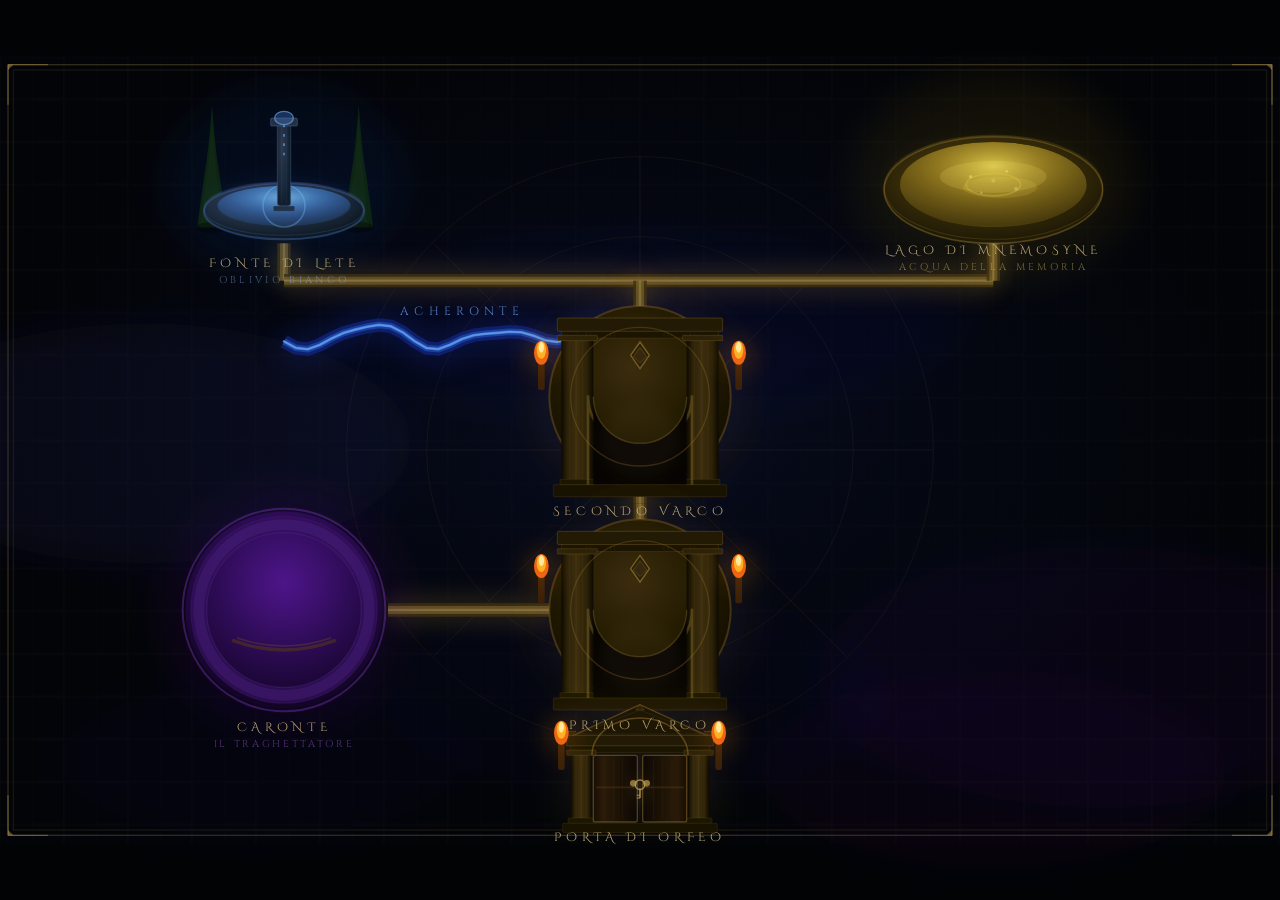
==== commit 47ef1d99: "modifiche 2" ====
--- a/labirinto.html
+++ b/labirinto.html
@@ -698,7 +698,7 @@
             font-size="7.5" letter-spacing="2.5" font-family="Cinzel, serif">ACQUA DELLA MEMORIA</text>
 
       <text x="480" y="344" text-anchor="middle" fill="rgba(210,188,132,.88)"
-            font-size="9" letter-spacing="3.5" font-family="Cinzel Decorative, serif">PRIMO VARCO</text>
+            font-size="9" letter-spacing="3.5" font-family="Cinzel Decorative, serif">SECONDO VARCO</text>
 
       <text x="213" y="506" text-anchor="middle" fill="rgba(210,188,132,.88)"
             font-size="9" letter-spacing="3.5" font-family="Cinzel Decorative, serif">CARONTE</text>
@@ -706,7 +706,7 @@
             font-size="7.5" letter-spacing="2" font-family="Cinzel, serif">IL TRAGHETTATORE</text>
 
       <text x="480" y="504" text-anchor="middle" fill="rgba(210,188,132,.88)"
-            font-size="9" letter-spacing="3.5" font-family="Cinzel Decorative, serif">SECONDO VARCO</text>
+            font-size="9" letter-spacing="3.5" font-family="Cinzel Decorative, serif">PRIMO VARCO</text>
 
       <text x="480" y="588" text-anchor="middle" fill="rgba(210,188,132,.88)"
             font-size="9" letter-spacing="3.5" font-family="Cinzel Decorative, serif">PORTA DI ORFEO</text>
@@ -735,9 +735,9 @@
       const NODES = {
         fonte:    { x:213, y:88,  label:"FONTE DI LETE",     desc:"Chi beve le acque del Lete dimentica ogni vita passata. La morte dell'identità." },
         mnemosyne:{ x:745, y:88,  label:"LAGO DI MNEMOSYNE", desc:"Chi beve dal lago della Memoria conserva la coscienza nell'aldilà. La via degli iniziati." },
-        gate1:    { x:480, y:255, label:"PRIMO VARCO",        desc:"Una porta sbarrata nel cuore del labirinto. Due vie si aprono qui." },
+        gate1:    { x:480, y:255, label:"SECONDO VARCO",       desc:"Il passaggio si stringe. Senti il peso dell'Ade su ogni pietra." },
         caronte:  { x:213, y:415, label:"CARONTE",            desc:"Il traghettatore dei morti. Se ti fermi qui, non tornerai. Hai la moneta?" },
-        gate2:    { x:480, y:415, label:"SECONDO VARCO",      desc:"Il passaggio si stringe. Senti il peso dell'Ade su ogni pietra." },
+        gate2:    { x:480, y:415, label:"PRIMO VARCO",        desc:"Una porta sbarrata nel cuore del labirinto. Due vie si aprono qui." },
         porta:    { x:480, y:533, label:"PORTA DI ORFEO",     desc:"La via dell'uscita. Solo chi ha seguito la via corretta può varcare questa soglia." },
       };
 
@@ -753,8 +753,7 @@
         `M ${JTR.x} ${JTR.y} L ${N.mnemosyne.x} ${N.mnemosyne.y+10}`,
         `M ${JTC.x} ${JTC.y} L ${N.gate1.x} ${N.gate1.y-68}`,
         `M ${N.gate1.x} ${N.gate1.y+68} L ${JAR.x} ${JAR.y}`,
-        `M ${JTL.x} ${JTL.y} L ${JAL.x} ${JAL.y}`,
-        `M ${JAL.x} ${JAL.y} L ${N.caronte.x} ${N.caronte.y-78}`,
+        `M ${N.gate2.x-68} ${N.gate2.y} L ${N.caronte.x+78} ${N.caronte.y}`,
         `M ${JAR.x} ${JAR.y} L ${N.gate2.x} ${N.gate2.y-68}`,
         `M ${N.gate2.x} ${N.gate2.y+68} L ${N.porta.x} ${N.porta.y-44}`,
       ];
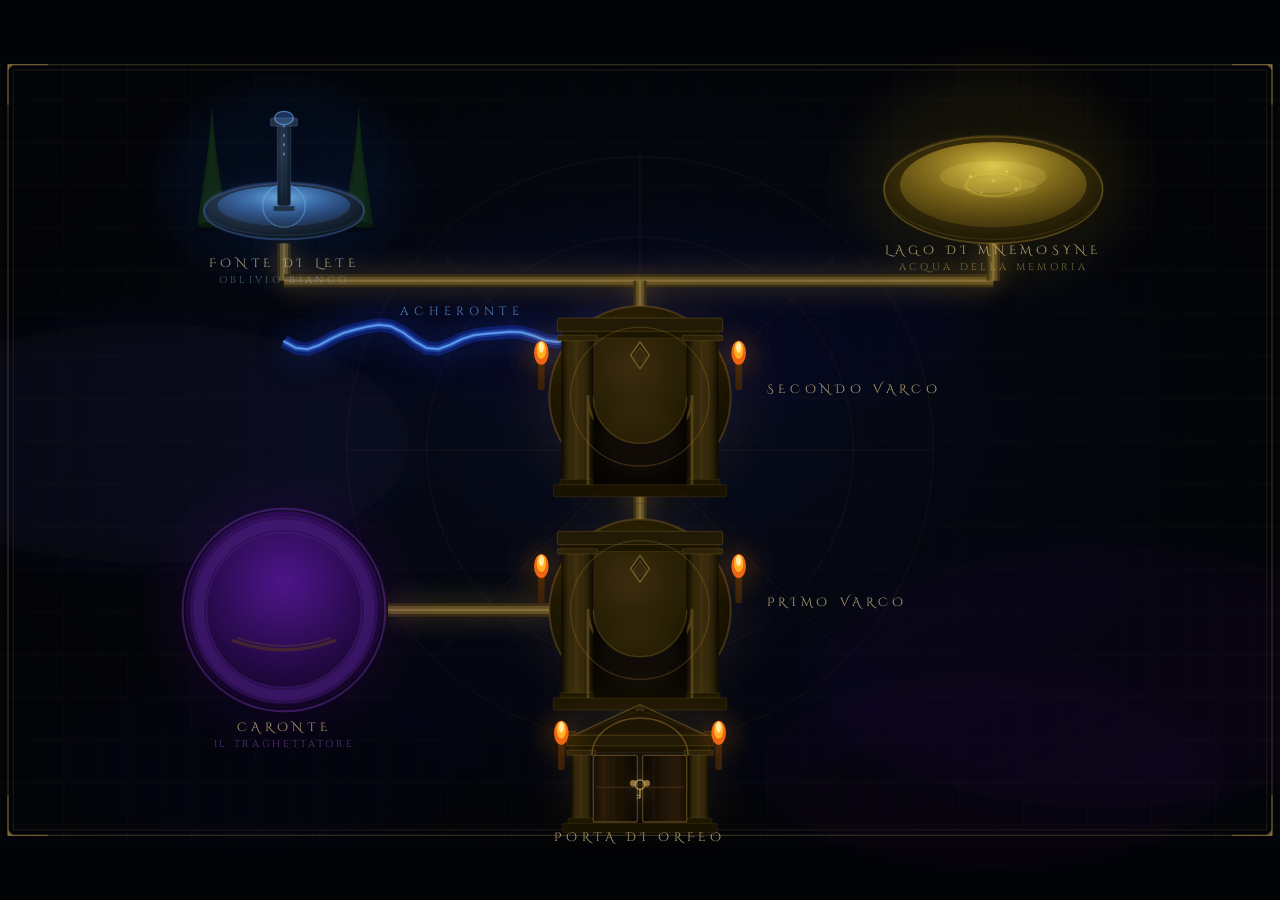
==== commit 29c175e1: "modifiche 3" ====
--- a/labirinto.html
+++ b/labirinto.html
@@ -697,7 +697,7 @@
       <text x="745" y="160" text-anchor="middle" fill="rgba(220,195,90,.50)"
             font-size="7.5" letter-spacing="2.5" font-family="Cinzel, serif">ACQUA DELLA MEMORIA</text>
 
-      <text x="480" y="344" text-anchor="middle" fill="rgba(210,188,132,.88)"
+      <text x="575" y="252" text-anchor="start" fill="rgba(210,188,132,.88)"
             font-size="9" letter-spacing="3.5" font-family="Cinzel Decorative, serif">SECONDO VARCO</text>
 
       <text x="213" y="506" text-anchor="middle" fill="rgba(210,188,132,.88)"
@@ -705,7 +705,7 @@
       <text x="213" y="518" text-anchor="middle" fill="rgba(170,100,230,.50)"
             font-size="7.5" letter-spacing="2" font-family="Cinzel, serif">IL TRAGHETTATORE</text>
 
-      <text x="480" y="504" text-anchor="middle" fill="rgba(210,188,132,.88)"
+      <text x="575" y="412" text-anchor="start" fill="rgba(210,188,132,.88)"
             font-size="9" letter-spacing="3.5" font-family="Cinzel Decorative, serif">PRIMO VARCO</text>
 
       <text x="480" y="588" text-anchor="middle" fill="rgba(210,188,132,.88)"
